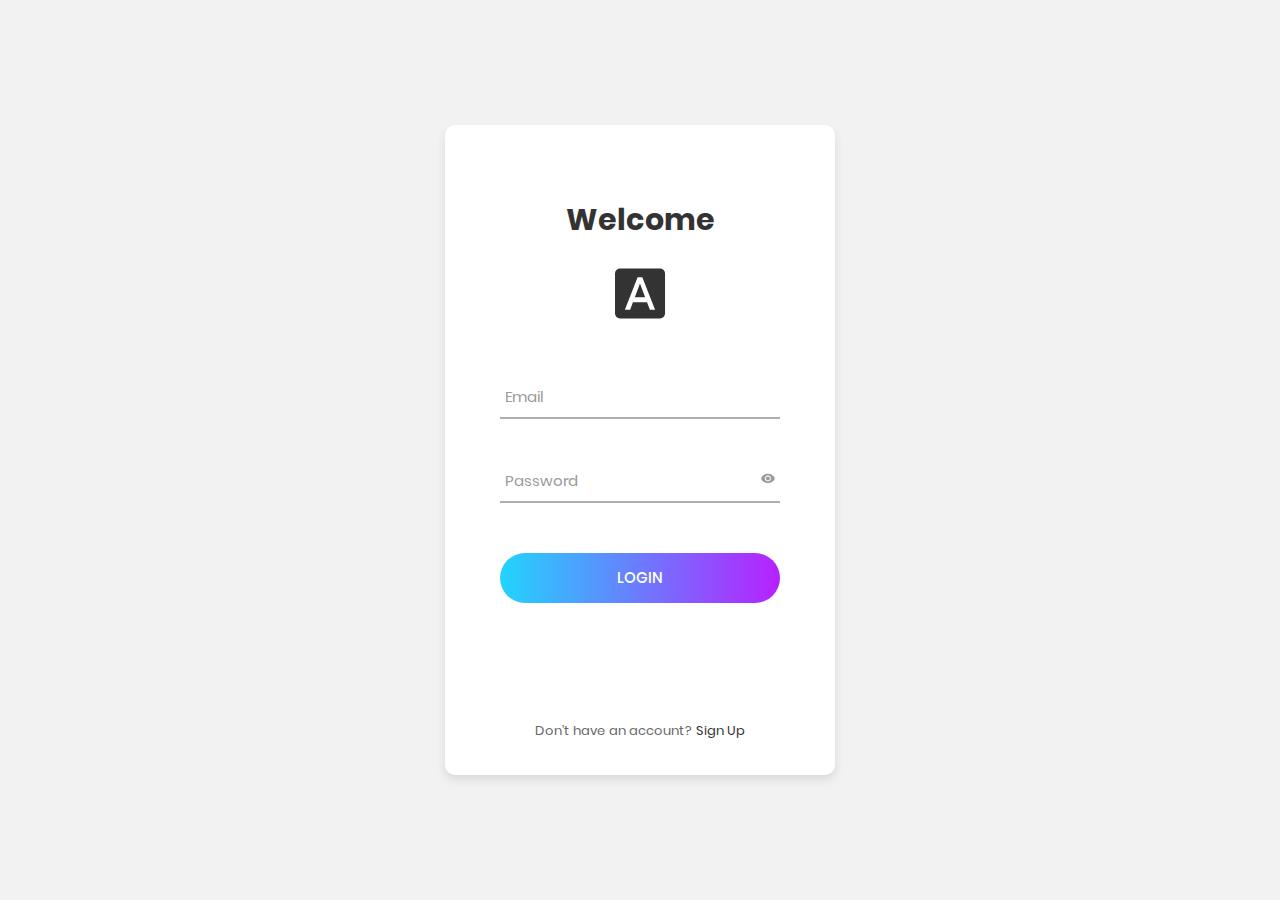
==== index.html @ 27c9c2bd "템플릿 추가" ====
<!DOCTYPE html>
<html lang="en">
<head>
	<title>Login V2</title>
	<meta charset="UTF-8">
	<meta name="viewport" content="width=device-width, initial-scale=1">
<!--===============================================================================================-->	
	<link rel="icon" type="image/png" href="images/icons/favicon.ico"/>
<!--===============================================================================================-->
	<link rel="stylesheet" type="text/css" href="vendor/bootstrap/css/bootstrap.min.css">
<!--===============================================================================================-->
	<link rel="stylesheet" type="text/css" href="fonts/font-awesome-4.7.0/css/font-awesome.min.css">
<!--===============================================================================================-->
	<link rel="stylesheet" type="text/css" href="fonts/iconic/css/material-design-iconic-font.min.css">
<!--===============================================================================================-->
	<link rel="stylesheet" type="text/css" href="vendor/animate/animate.css">
<!--===============================================================================================-->	
	<link rel="stylesheet" type="text/css" href="vendor/css-hamburgers/hamburgers.min.css">
<!--===============================================================================================-->
	<link rel="stylesheet" type="text/css" href="vendor/animsition/css/animsition.min.css">
<!--===============================================================================================-->
	<link rel="stylesheet" type="text/css" href="vendor/select2/select2.min.css">
<!--===============================================================================================-->	
	<link rel="stylesheet" type="text/css" href="vendor/daterangepicker/daterangepicker.css">
<!--===============================================================================================-->
	<link rel="stylesheet" type="text/css" href="css/util.css">
	<link rel="stylesheet" type="text/css" href="css/main.css">
<!--===============================================================================================-->
</head>
<body>
	
	<div class="limiter">
		<div class="container-login100">
			<div class="wrap-login100">
				<form class="login100-form validate-form">
					<span class="login100-form-title p-b-26">
						Welcome
					</span>
					<span class="login100-form-title p-b-48">
						<i class="zmdi zmdi-font"></i>
					</span>

					<div class="wrap-input100 validate-input" data-validate = "Valid email is: a@b.c">
						<input class="input100" type="text" name="email">
						<span class="focus-input100" data-placeholder="Email"></span>
					</div>

					<div class="wrap-input100 validate-input" data-validate="Enter password">
						<span class="btn-show-pass">
							<i class="zmdi zmdi-eye"></i>
						</span>
						<input class="input100" type="password" name="pass">
						<span class="focus-input100" data-placeholder="Password"></span>
					</div>

					<div class="container-login100-form-btn">
						<div class="wrap-login100-form-btn">
							<div class="login100-form-bgbtn"></div>
							<button class="login100-form-btn">
								Login
							</button>
						</div>
					</div>

					<div class="text-center p-t-115">
						<span class="txt1">
							Don’t have an account?
						</span>

						<a class="txt2" href="#">
							Sign Up
						</a>
					</div>
				</form>
			</div>
		</div>
	</div>
	

	<div id="dropDownSelect1"></div>
	
<!--===============================================================================================-->
	<script src="vendor/jquery/jquery-3.2.1.min.js"></script>
<!--===============================================================================================-->
	<script src="vendor/animsition/js/animsition.min.js"></script>
<!--===============================================================================================-->
	<script src="vendor/bootstrap/js/popper.js"></script>
	<script src="vendor/bootstrap/js/bootstrap.min.js"></script>
<!--===============================================================================================-->
	<script src="vendor/select2/select2.min.js"></script>
<!--===============================================================================================-->
	<script src="vendor/daterangepicker/moment.min.js"></script>
	<script src="vendor/daterangepicker/daterangepicker.js"></script>
<!--===============================================================================================-->
	<script src="vendor/countdowntime/countdowntime.js"></script>
<!--===============================================================================================-->
	<script src="js/main.js"></script>

</body>
</html>
---- fonts/iconic/css/material-design-iconic-font.min.css ----
@font-face{font-family:Material-Design-Iconic-Font;src:url(../fonts/Material-Design-Iconic-Font.woff2?v=2.2.0) format('woff2'),url(../fonts/Material-Design-Iconic-Font.woff?v=2.2.0) format('woff'),url(../fonts/Material-Design-Iconic-Font.ttf?v=2.2.0) format('truetype')}.zmdi{display:inline-block;font:normal normal normal 14px/1 'Material-Design-Iconic-Font';font-size:inherit;text-rendering:auto;-webkit-font-smoothing:antialiased;-moz-osx-font-smoothing:grayscale}.zmdi-hc-lg{font-size:1.33333333em;line-height:.75em;vertical-align:-15%}.zmdi-hc-2x{font-size:2em}.zmdi-hc-3x{font-size:3em}.zmdi-hc-4x{font-size:4em}.zmdi-hc-5x{font-size:5em}.zmdi-hc-fw{width:1.28571429em;text-align:center}.zmdi-hc-ul{padding-left:0;margin-left:2.14285714em;list-style-type:none}.zmdi-hc-ul>li{position:relative}.zmdi-hc-li{position:absolute;left:-2.14285714em;width:2.14285714em;top:.14285714em;text-align:center}.zmdi-hc-li.zmdi-hc-lg{left:-1.85714286em}.zmdi-hc-border{padding:.1em .25em;border:solid .1em #9e9e9e;border-radius:2px}.zmdi-hc-border-circle{padding:.1em .25em;border:solid .1em #9e9e9e;border-radius:50%}.zmdi.pull-left{float:left;margin-right:.15em}.zmdi.pull-right{float:right;margin-left:.15em}.zmdi-hc-spin{-webkit-animation:zmdi-spin 1.5s infinite linear;animation:zmdi-spin 1.5s infinite linear}.zmdi-hc-spin-reverse{-webkit-animation:zmdi-spin-reverse 1.5s infinite linear;animation:zmdi-spin-reverse 1.5s infinite linear}@-webkit-keyframes zmdi-spin{0%{-webkit-transform:rotate(0deg);transform:rotate(0deg)}100%{-webkit-transform:rotate(359deg);transform:rotate(359deg)}}@keyframes zmdi-spin{0%{-webkit-transform:rotate(0deg);transform:rotate(0deg)}100%{-webkit-transform:rotate(359deg);transform:rotate(359deg)}}@-webkit-keyframes zmdi-spin-reverse{0%{-webkit-transform:rotate(0deg);transform:rotate(0deg)}100%{-webkit-transform:rotate(-359deg);transform:rotate(-359deg)}}@keyframes zmdi-spin-reverse{0%{-webkit-transform:rotate(0deg);transform:rotate(0deg)}100%{-webkit-transform:rotate(-359deg);transform:rotate(-359deg)}}.zmdi-hc-rotate-90{-webkit-transform:rotate(90deg);-ms-transform:rotate(90deg);transform:rotate(90deg)}.zmdi-hc-rotate-180{-webkit-transform:rotate(180deg);-ms-transform:rotate(180deg);transform:rotate(180deg)}.zmdi-hc-rotate-270{-webkit-transform:rotate(270deg);-ms-transform:rotate(270deg);transform:rotate(270deg)}.zmdi-hc-flip-horizontal{-webkit-transform:scale(-1,1);-ms-transform:scale(-1,1);transform:scale(-1,1)}.zmdi-hc-flip-vertical{-webkit-transform:scale(1,-1);-ms-transform:scale(1,-1);transform:scale(1,-1)}.zmdi-hc-stack{position:relative;display:inline-block;width:2em;height:2em;line-height:2em;vertical-align:middle}.zmdi-hc-stack-1x,.zmdi-hc-stack-2x{position:absolute;left:0;width:100%;text-align:center}.zmdi-hc-stack-1x{line-height:inherit}.zmdi-hc-stack-2x{font-size:2em}.zmdi-hc-inverse{color:#fff}.zmdi-3d-rotation:before{content:'\f101'}.zmdi-airplane-off:before{content:'\f102'}.zmdi-airplane:before{content:'\f103'}.zmdi-album:before{content:'\f104'}.zmdi-archive:before{content:'\f105'}.zmdi-assignment-account:before{content:'\f106'}.zmdi-assignment-alert:before{content:'\f107'}.zmdi-assignment-check:before{content:'\f108'}.zmdi-assignment-o:before{content:'\f109'}.zmdi-assignment-return:before{content:'\f10a'}.zmdi-assignment-returned:before{content:'\f10b'}.zmdi-assignment:before{content:'\f10c'}.zmdi-attachment-alt:before{content:'\f10d'}.zmdi-attachment:before{content:'\f10e'}.zmdi-audio:before{content:'\f10f'}.zmdi-badge-check:before{content:'\f110'}.zmdi-balance-wallet:before{content:'\f111'}.zmdi-balance:before{content:'\f112'}.zmdi-battery-alert:before{content:'\f113'}.zmdi-battery-flash:before{content:'\f114'}.zmdi-battery-unknown:before{content:'\f115'}.zmdi-battery:before{content:'\f116'}.zmdi-bike:before{content:'\f117'}.zmdi-block-alt:before{content:'\f118'}.zmdi-block:before{content:'\f119'}.zmdi-boat:before{content:'\f11a'}.zmdi-book-image:before{content:'\f11b'}.zmdi-book:before{content:'\f11c'}.zmdi-bookmark-outline:before{content:'\f11d'}.zmdi-bookmark:before{content:'\f11e'}.zmdi-brush:before{content:'\f11f'}.zmdi-bug:before{content:'\f120'}.zmdi-bus:before{content:'\f121'}.zmdi-cake:before{content:'\f122'}.zmdi-car-taxi:before{content:'\f123'}.zmdi-car-wash:before{content:'\f124'}.zmdi-car:before{content:'\f125'}.zmdi-card-giftcard:before{content:'\f126'}.zmdi-card-membership:before{content:'\f127'}.zmdi-card-travel:before{content:'\f128'}.zmdi-card:before{content:'\f129'}.zmdi-case-check:before{content:'\f12a'}.zmdi-case-download:before{content:'\f12b'}.zmdi-case-play:before{content:'\f12c'}.zmdi-case:before{content:'\f12d'}.zmdi-cast-connected:before{content:'\f12e'}.zmdi-cast:before{content:'\f12f'}.zmdi-chart-donut:before{content:'\f130'}.zmdi-chart:before{content:'\f131'}.zmdi-city-alt:before{content:'\f132'}.zmdi-city:before{content:'\f133'}.zmdi-close-circle-o:before{content:'\f134'}.zmdi-close-circle:before{content:'\f135'}.zmdi-close:before{content:'\f136'}.zmdi-cocktail:before{content:'\f137'}.zmdi-code-setting:before{content:'\f138'}.zmdi-code-smartphone:before{content:'\f139'}.zmdi-code:before{content:'\f13a'}.zmdi-coffee:before{content:'\f13b'}.zmdi-collection-bookmark:before{content:'\f13c'}.zmdi-collection-case-play:before{content:'\f13d'}.zmdi-collection-folder-image:before{content:'\f13e'}.zmdi-collection-image-o:before{content:'\f13f'}.zmdi-collection-image:before{content:'\f140'}.zmdi-collection-item-1:before{content:'\f141'}.zmdi-collection-item-2:before{content:'\f142'}.zmdi-collection-item-3:before{content:'\f143'}.zmdi-collection-item-4:before{content:'\f144'}.zmdi-collection-item-5:before{content:'\f145'}.zmdi-collection-item-6:before{content:'\f146'}.zmdi-collection-item-7:before{content:'\f147'}.zmdi-collection-item-8:before{content:'\f148'}.zmdi-collection-item-9-plus:before{content:'\f149'}.zmdi-collection-item-9:before{content:'\f14a'}.zmdi-collection-item:before{content:'\f14b'}.zmdi-collection-music:before{content:'\f14c'}.zmdi-collection-pdf:before{content:'\f14d'}.zmdi-collection-plus:before{content:'\f14e'}.zmdi-collection-speaker:before{content:'\f14f'}.zmdi-collection-text:before{content:'\f150'}.zmdi-collection-video:before{content:'\f151'}.zmdi-compass:before{content:'\f152'}.zmdi-cutlery:before{content:'\f153'}.zmdi-delete:before{content:'\f154'}.zmdi-dialpad:before{content:'\f155'}.zmdi-dns:before{content:'\f156'}.zmdi-drink:before{content:'\f157'}.zmdi-edit:before{content:'\f158'}.zmdi-email-open:before{content:'\f159'}.zmdi-email:before{content:'\f15a'}.zmdi-eye-off:before{content:'\f15b'}.zmdi-eye:before{content:'\f15c'}.zmdi-eyedropper:before{content:'\f15d'}.zmdi-favorite-outline:before{content:'\f15e'}.zmdi-favorite:before{content:'\f15f'}.zmdi-filter-list:before{content:'\f160'}.zmdi-fire:before{content:'\f161'}.zmdi-flag:before{content:'\f162'}.zmdi-flare:before{content:'\f163'}.zmdi-flash-auto:before{content:'\f164'}.zmdi-flash-off:before{content:'\f165'}.zmdi-flash:before{content:'\f166'}.zmdi-flip:before{content:'\f167'}.zmdi-flower-alt:before{content:'\f168'}.zmdi-flower:before{content:'\f169'}.zmdi-font:before{content:'\f16a'}.zmdi-fullscreen-alt:before{content:'\f16b'}.zmdi-fullscreen-exit:before{content:'\f16c'}.zmdi-fullscreen:before{content:'\f16d'}.zmdi-functions:before{content:'\f16e'}.zmdi-gas-station:before{content:'\f16f'}.zmdi-gesture:before{content:'\f170'}.zmdi-globe-alt:before{content:'\f171'}.zmdi-globe-lock:before{content:'\f172'}.zmdi-globe:before{content:'\f173'}.zmdi-graduation-cap:before{content:'\f174'}.zmdi-home:before{content:'\f175'}.zmdi-hospital-alt:before{content:'\f176'}.zmdi-hospital:before{content:'\f177'}.zmdi-hotel:before{content:'\f178'}.zmdi-hourglass-alt:before{content:'\f179'}.zmdi-hourglass-outline:before{content:'\f17a'}.zmdi-hourglass:before{content:'\f17b'}.zmdi-http:before{content:'\f17c'}.zmdi-image-alt:before{content:'\f17d'}.zmdi-image-o:before{content:'\f17e'}.zmdi-image:before{content:'\f17f'}.zmdi-inbox:before{content:'\f180'}.zmdi-invert-colors-off:before{content:'\f181'}.zmdi-invert-colors:before{content:'\f182'}.zmdi-key:before{content:'\f183'}.zmdi-label-alt-outline:before{content:'\f184'}.zmdi-label-alt:before{content:'\f185'}.zmdi-label-heart:before{content:'\f186'}.zmdi-label:before{content:'\f187'}.zmdi-labels:before{content:'\f188'}.zmdi-lamp:before{content:'\f189'}.zmdi-landscape:before{content:'\f18a'}.zmdi-layers-off:before{content:'\f18b'}.zmdi-layers:before{content:'\f18c'}.zmdi-library:before{content:'\f18d'}.zmdi-link:before{content:'\f18e'}.zmdi-lock-open:before{content:'\f18f'}.zmdi-lock-outline:before{content:'\f190'}.zmdi-lock:before{content:'\f191'}.zmdi-mail-reply-all:before{content:'\f192'}.zmdi-mail-reply:before{content:'\f193'}.zmdi-mail-send:before{content:'\f194'}.zmdi-mall:before{content:'\f195'}.zmdi-map:before{content:'\f196'}.zmdi-menu:before{content:'\f197'}.zmdi-money-box:before{content:'\f198'}.zmdi-money-off:before{content:'\f199'}.zmdi-money:before{content:'\f19a'}.zmdi-more-vert:before{content:'\f19b'}.zmdi-more:before{content:'\f19c'}.zmdi-movie-alt:before{content:'\f19d'}.zmdi-movie:before{content:'\f19e'}.zmdi-nature-people:before{content:'\f19f'}.zmdi-nature:before{content:'\f1a0'}.zmdi-navigation:before{content:'\f1a1'}.zmdi-open-in-browser:before{content:'\f1a2'}.zmdi-open-in-new:before{content:'\f1a3'}.zmdi-palette:before{content:'\f1a4'}.zmdi-parking:before{content:'\f1a5'}.zmdi-pin-account:before{content:'\f1a6'}.zmdi-pin-assistant:before{content:'\f1a7'}.zmdi-pin-drop:before{content:'\f1a8'}.zmdi-pin-help:before{content:'\f1a9'}.zmdi-pin-off:before{content:'\f1aa'}.zmdi-pin:before{content:'\f1ab'}.zmdi-pizza:before{content:'\f1ac'}.zmdi-plaster:before{content:'\f1ad'}.zmdi-power-setting:before{content:'\f1ae'}.zmdi-power:before{content:'\f1af'}.zmdi-print:before{content:'\f1b0'}.zmdi-puzzle-piece:before{content:'\f1b1'}.zmdi-quote:before{content:'\f1b2'}.zmdi-railway:before{content:'\f1b3'}.zmdi-receipt:before{content:'\f1b4'}.zmdi-refresh-alt:before{content:'\f1b5'}.zmdi-refresh-sync-alert:before{content:'\f1b6'}.zmdi-refresh-sync-off:before{content:'\f1b7'}.zmdi-refresh-sync:before{content:'\f1b8'}.zmdi-refresh:before{content:'\f1b9'}.zmdi-roller:before{content:'\f1ba'}.zmdi-ruler:before{content:'\f1bb'}.zmdi-scissors:before{content:'\f1bc'}.zmdi-screen-rotation-lock:before{content:'\f1bd'}.zmdi-screen-rotation:before{content:'\f1be'}.zmdi-search-for:before{content:'\f1bf'}.zmdi-search-in-file:before{content:'\f1c0'}.zmdi-search-in-page:before{content:'\f1c1'}.zmdi-search-replace:before{content:'\f1c2'}.zmdi-search:before{content:'\f1c3'}.zmdi-seat:before{content:'\f1c4'}.zmdi-settings-square:before{content:'\f1c5'}.zmdi-settings:before{content:'\f1c6'}.zmdi-shield-check:before{content:'\f1c7'}.zmdi-shield-security:before{content:'\f1c8'}.zmdi-shopping-basket:before{content:'\f1c9'}.zmdi-shopping-cart-plus:before{content:'\f1ca'}.zmdi-shopping-cart:before{content:'\f1cb'}.zmdi-sign-in:before{content:'\f1cc'}.zmdi-sort-amount-asc:before{content:'\f1cd'}.zmdi-sort-amount-desc:before{content:'\f1ce'}.zmdi-sort-asc:before{content:'\f1cf'}.zmdi-sort-desc:before{content:'\f1d0'}.zmdi-spellcheck:before{content:'\f1d1'}.zmdi-storage:before{content:'\f1d2'}.zmdi-store-24:before{content:'\f1d3'}.zmdi-store:before{content:'\f1d4'}.zmdi-subway:before{content:'\f1d5'}.zmdi-sun:before{content:'\f1d6'}.zmdi-tab-unselected:before{content:'\f1d7'}.zmdi-tab:before{content:'\f1d8'}.zmdi-tag-close:before{content:'\f1d9'}.zmdi-tag-more:before{content:'\f1da'}.zmdi-tag:before{content:'\f1db'}.zmdi-thumb-down:before{content:'\f1dc'}.zmdi-thumb-up-down:before{content:'\f1dd'}.zmdi-thumb-up:before{content:'\f1de'}.zmdi-ticket-star:before{content:'\f1df'}.zmdi-toll:before{content:'\f1e0'}.zmdi-toys:before{content:'\f1e1'}.zmdi-traffic:before{content:'\f1e2'}.zmdi-translate:before{content:'\f1e3'}.zmdi-triangle-down:before{content:'\f1e4'}.zmdi-triangle-up:before{content:'\f1e5'}.zmdi-truck:before{content:'\f1e6'}.zmdi-turning-sign:before{content:'\f1e7'}.zmdi-wallpaper:before{content:'\f1e8'}.zmdi-washing-machine:before{content:'\f1e9'}.zmdi-window-maximize:before{content:'\f1ea'}.zmdi-window-minimize:before{content:'\f1eb'}.zmdi-window-restore:before{content:'\f1ec'}.zmdi-wrench:before{content:'\f1ed'}.zmdi-zoom-in:before{content:'\f1ee'}.zmdi-zoom-out:before{content:'\f1ef'}.zmdi-alert-circle-o:before{content:'\f1f0'}.zmdi-alert-circle:before{content:'\f1f1'}.zmdi-alert-octagon:before{content:'\f1f2'}.zmdi-alert-polygon:before{content:'\f1f3'}.zmdi-alert-triangle:before{content:'\f1f4'}.zmdi-help-outline:before{content:'\f1f5'}.zmdi-help:before{content:'\f1f6'}.zmdi-info-outline:before{content:'\f1f7'}.zmdi-info:before{content:'\f1f8'}.zmdi-notifications-active:before{content:'\f1f9'}.zmdi-notifications-add:before{content:'\f1fa'}.zmdi-notifications-none:before{content:'\f1fb'}.zmdi-notifications-off:before{content:'\f1fc'}.zmdi-notifications-paused:before{content:'\f1fd'}.zmdi-notifications:before{content:'\f1fe'}.zmdi-account-add:before{content:'\f1ff'}.zmdi-account-box-mail:before{content:'\f200'}.zmdi-account-box-o:before{content:'\f201'}.zmdi-account-box-phone:before{content:'\f202'}.zmdi-account-box:before{content:'\f203'}.zmdi-account-calendar:before{content:'\f204'}.zmdi-account-circle:before{content:'\f205'}.zmdi-account-o:before{content:'\f206'}.zmdi-account:before{content:'\f207'}.zmdi-accounts-add:before{content:'\f208'}.zmdi-accounts-alt:before{content:'\f209'}.zmdi-accounts-list-alt:before{content:'\f20a'}.zmdi-accounts-list:before{content:'\f20b'}.zmdi-accounts-outline:before{content:'\f20c'}.zmdi-accounts:before{content:'\f20d'}.zmdi-face:before{content:'\f20e'}.zmdi-female:before{content:'\f20f'}.zmdi-male-alt:before{content:'\f210'}.zmdi-male-female:before{content:'\f211'}.zmdi-male:before{content:'\f212'}.zmdi-mood-bad:before{content:'\f213'}.zmdi-mood:before{content:'\f214'}.zmdi-run:before{content:'\f215'}.zmdi-walk:before{content:'\f216'}.zmdi-cloud-box:before{content:'\f217'}.zmdi-cloud-circle:before{content:'\f218'}.zmdi-cloud-done:before{content:'\f219'}.zmdi-cloud-download:before{content:'\f21a'}.zmdi-cloud-off:before{content:'\f21b'}.zmdi-cloud-outline-alt:before{content:'\f21c'}.zmdi-cloud-outline:before{content:'\f21d'}.zmdi-cloud-upload:before{content:'\f21e'}.zmdi-cloud:before{content:'\f21f'}.zmdi-download:before{content:'\f220'}.zmdi-file-plus:before{content:'\f221'}.zmdi-file-text:before{content:'\f222'}.zmdi-file:before{content:'\f223'}.zmdi-folder-outline:before{content:'\f224'}.zmdi-folder-person:before{content:'\f225'}.zmdi-folder-star-alt:before{content:'\f226'}.zmdi-folder-star:before{content:'\f227'}.zmdi-folder:before{content:'\f228'}.zmdi-gif:before{content:'\f229'}.zmdi-upload:before{content:'\f22a'}.zmdi-border-all:before{content:'\f22b'}.zmdi-border-bottom:before{content:'\f22c'}.zmdi-border-clear:before{content:'\f22d'}.zmdi-border-color:before{content:'\f22e'}.zmdi-border-horizontal:before{content:'\f22f'}.zmdi-border-inner:before{content:'\f230'}.zmdi-border-left:before{content:'\f231'}.zmdi-border-outer:before{content:'\f232'}.zmdi-border-right:before{content:'\f233'}.zmdi-border-style:before{content:'\f234'}.zmdi-border-top:before{content:'\f235'}.zmdi-border-vertical:before{content:'\f236'}.zmdi-copy:before{content:'\f237'}.zmdi-crop:before{content:'\f238'}.zmdi-format-align-center:before{content:'\f239'}.zmdi-format-align-justify:before{content:'\f23a'}.zmdi-format-align-left:before{content:'\f23b'}.zmdi-format-align-right:before{content:'\f23c'}.zmdi-format-bold:before{content:'\f23d'}.zmdi-format-clear-all:before{content:'\f23e'}.zmdi-format-clear:before{content:'\f23f'}.zmdi-format-color-fill:before{content:'\f240'}.zmdi-format-color-reset:before{content:'\f241'}.zmdi-format-color-text:before{content:'\f242'}.zmdi-format-indent-decrease:before{content:'\f243'}.zmdi-format-indent-increase:before{content:'\f244'}.zmdi-format-italic:before{content:'\f245'}.zmdi-format-line-spacing:before{content:'\f246'}.zmdi-format-list-bulleted:before{content:'\f247'}.zmdi-format-list-numbered:before{content:'\f248'}.zmdi-format-ltr:before{content:'\f249'}.zmdi-format-rtl:before{content:'\f24a'}.zmdi-format-size:before{content:'\f24b'}.zmdi-format-strikethrough-s:before{content:'\f24c'}.zmdi-format-strikethrough:before{content:'\f24d'}.zmdi-format-subject:before{content:'\f24e'}.zmdi-format-underlined:before{content:'\f24f'}.zmdi-format-valign-bottom:before{content:'\f250'}.zmdi-format-valign-center:before{content:'\f251'}.zmdi-format-valign-top:before{content:'\f252'}.zmdi-redo:before{content:'\f253'}.zmdi-select-all:before{content:'\f254'}.zmdi-space-bar:before{content:'\f255'}.zmdi-text-format:before{content:'\f256'}.zmdi-transform:before{content:'\f257'}.zmdi-undo:before{content:'\f258'}.zmdi-wrap-text:before{content:'\f259'}.zmdi-comment-alert:before{content:'\f25a'}.zmdi-comment-alt-text:before{content:'\f25b'}.zmdi-comment-alt:before{content:'\f25c'}.zmdi-comment-edit:before{content:'\f25d'}.zmdi-comment-image:before{content:'\f25e'}.zmdi-comment-list:before{content:'\f25f'}.zmdi-comment-more:before{content:'\f260'}.zmdi-comment-outline:before{content:'\f261'}.zmdi-comment-text-alt:before{content:'\f262'}.zmdi-comment-text:before{content:'\f263'}.zmdi-comment-video:before{content:'\f264'}.zmdi-comment:before{content:'\f265'}.zmdi-comments:before{content:'\f266'}.zmdi-check-all:before{content:'\f267'}.zmdi-check-circle-u:before{content:'\f268'}.zmdi-check-circle:before{content:'\f269'}.zmdi-check-square:before{content:'\f26a'}.zmdi-check:before{content:'\f26b'}.zmdi-circle-o:before{content:'\f26c'}.zmdi-circle:before{content:'\f26d'}.zmdi-dot-circle-alt:before{content:'\f26e'}.zmdi-dot-circle:before{content:'\f26f'}.zmdi-minus-circle-outline:before{content:'\f270'}.zmdi-minus-circle:before{content:'\f271'}.zmdi-minus-square:before{content:'\f272'}.zmdi-minus:before{content:'\f273'}.zmdi-plus-circle-o-duplicate:before{content:'\f274'}.zmdi-plus-circle-o:before{content:'\f275'}.zmdi-plus-circle:before{content:'\f276'}.zmdi-plus-square:before{content:'\f277'}.zmdi-plus:before{content:'\f278'}.zmdi-square-o:before{content:'\f279'}.zmdi-star-circle:before{content:'\f27a'}.zmdi-star-half:before{content:'\f27b'}.zmdi-star-outline:before{content:'\f27c'}.zmdi-star:before{content:'\f27d'}.zmdi-bluetooth-connected:before{content:'\f27e'}.zmdi-bluetooth-off:before{content:'\f27f'}.zmdi-bluetooth-search:before{content:'\f280'}.zmdi-bluetooth-setting:before{content:'\f281'}.zmdi-bluetooth:before{content:'\f282'}.zmdi-camera-add:before{content:'\f283'}.zmdi-camera-alt:before{content:'\f284'}.zmdi-camera-bw:before{content:'\f285'}.zmdi-camera-front:before{content:'\f286'}.zmdi-camera-mic:before{content:'\f287'}.zmdi-camera-party-mode:before{content:'\f288'}.zmdi-camera-rear:before{content:'\f289'}.zmdi-camera-roll:before{content:'\f28a'}.zmdi-camera-switch:before{content:'\f28b'}.zmdi-camera:before{content:'\f28c'}.zmdi-card-alert:before{content:'\f28d'}.zmdi-card-off:before{content:'\f28e'}.zmdi-card-sd:before{content:'\f28f'}.zmdi-card-sim:before{content:'\f290'}.zmdi-desktop-mac:before{content:'\f291'}.zmdi-desktop-windows:before{content:'\f292'}.zmdi-device-hub:before{content:'\f293'}.zmdi-devices-off:before{content:'\f294'}.zmdi-devices:before{content:'\f295'}.zmdi-dock:before{content:'\f296'}.zmdi-floppy:before{content:'\f297'}.zmdi-gamepad:before{content:'\f298'}.zmdi-gps-dot:before{content:'\f299'}.zmdi-gps-off:before{content:'\f29a'}.zmdi-gps:before{content:'\f29b'}.zmdi-headset-mic:before{content:'\f29c'}.zmdi-headset:before{content:'\f29d'}.zmdi-input-antenna:before{content:'\f29e'}.zmdi-input-composite:before{content:'\f29f'}.zmdi-input-hdmi:before{content:'\f2a0'}.zmdi-input-power:before{content:'\f2a1'}.zmdi-input-svideo:before{content:'\f2a2'}.zmdi-keyboard-hide:before{content:'\f2a3'}.zmdi-keyboard:before{content:'\f2a4'}.zmdi-laptop-chromebook:before{content:'\f2a5'}.zmdi-laptop-mac:before{content:'\f2a6'}.zmdi-laptop:before{content:'\f2a7'}.zmdi-mic-off:before{content:'\f2a8'}.zmdi-mic-outline:before{content:'\f2a9'}.zmdi-mic-setting:before{content:'\f2aa'}.zmdi-mic:before{content:'\f2ab'}.zmdi-mouse:before{content:'\f2ac'}.zmdi-network-alert:before{content:'\f2ad'}.zmdi-network-locked:before{content:'\f2ae'}.zmdi-network-off:before{content:'\f2af'}.zmdi-network-outline:before{content:'\f2b0'}.zmdi-network-setting:before{content:'\f2b1'}.zmdi-network:before{content:'\f2b2'}.zmdi-phone-bluetooth:before{content:'\f2b3'}.zmdi-phone-end:before{content:'\f2b4'}.zmdi-phone-forwarded:before{content:'\f2b5'}.zmdi-phone-in-talk:before{content:'\f2b6'}.zmdi-phone-locked:before{content:'\f2b7'}.zmdi-phone-missed:before{content:'\f2b8'}.zmdi-phone-msg:before{content:'\f2b9'}.zmdi-phone-paused:before{content:'\f2ba'}.zmdi-phone-ring:before{content:'\f2bb'}.zmdi-phone-setting:before{content:'\f2bc'}.zmdi-phone-sip:before{content:'\f2bd'}.zmdi-phone:before{content:'\f2be'}.zmdi-portable-wifi-changes:before{content:'\f2bf'}.zmdi-portable-wifi-off:before{content:'\f2c0'}.zmdi-portable-wifi:before{content:'\f2c1'}.zmdi-radio:before{content:'\f2c2'}.zmdi-reader:before{content:'\f2c3'}.zmdi-remote-control-alt:before{content:'\f2c4'}.zmdi-remote-control:before{content:'\f2c5'}.zmdi-router:before{content:'\f2c6'}.zmdi-scanner:before{content:'\f2c7'}.zmdi-smartphone-android:before{content:'\f2c8'}.zmdi-smartphone-download:before{content:'\f2c9'}.zmdi-smartphone-erase:before{content:'\f2ca'}.zmdi-smartphone-info:before{content:'\f2cb'}.zmdi-smartphone-iphone:before{content:'\f2cc'}.zmdi-smartphone-landscape-lock:before{content:'\f2cd'}.zmdi-smartphone-landscape:before{content:'\f2ce'}.zmdi-smartphone-lock:before{content:'\f2cf'}.zmdi-smartphone-portrait-lock:before{content:'\f2d0'}.zmdi-smartphone-ring:before{content:'\f2d1'}.zmdi-smartphone-setting:before{content:'\f2d2'}.zmdi-smartphone-setup:before{content:'\f2d3'}.zmdi-smartphone:before{content:'\f2d4'}.zmdi-speaker:before{content:'\f2d5'}.zmdi-tablet-android:before{content:'\f2d6'}.zmdi-tablet-mac:before{content:'\f2d7'}.zmdi-tablet:before{content:'\f2d8'}.zmdi-tv-alt-play:before{content:'\f2d9'}.zmdi-tv-list:before{content:'\f2da'}.zmdi-tv-play:before{content:'\f2db'}.zmdi-tv:before{content:'\f2dc'}.zmdi-usb:before{content:'\f2dd'}.zmdi-videocam-off:before{content:'\f2de'}.zmdi-videocam-switch:before{content:'\f2df'}.zmdi-videocam:before{content:'\f2e0'}.zmdi-watch:before{content:'\f2e1'}.zmdi-wifi-alt-2:before{content:'\f2e2'}.zmdi-wifi-alt:before{content:'\f2e3'}.zmdi-wifi-info:before{content:'\f2e4'}.zmdi-wifi-lock:before{content:'\f2e5'}.zmdi-wifi-off:before{content:'\f2e6'}.zmdi-wifi-outline:before{content:'\f2e7'}.zmdi-wifi:before{content:'\f2e8'}.zmdi-arrow-left-bottom:before{content:'\f2e9'}.zmdi-arrow-left:before{content:'\f2ea'}.zmdi-arrow-merge:before{content:'\f2eb'}.zmdi-arrow-missed:before{content:'\f2ec'}.zmdi-arrow-right-top:before{content:'\f2ed'}.zmdi-arrow-right:before{content:'\f2ee'}.zmdi-arrow-split:before{content:'\f2ef'}.zmdi-arrows:before{content:'\f2f0'}.zmdi-caret-down-circle:before{content:'\f2f1'}.zmdi-caret-down:before{content:'\f2f2'}.zmdi-caret-left-circle:before{content:'\f2f3'}.zmdi-caret-left:before{content:'\f2f4'}.zmdi-caret-right-circle:before{content:'\f2f5'}.zmdi-caret-right:before{content:'\f2f6'}.zmdi-caret-up-circle:before{content:'\f2f7'}.zmdi-caret-up:before{content:'\f2f8'}.zmdi-chevron-down:before{content:'\f2f9'}.zmdi-chevron-left:before{content:'\f2fa'}.zmdi-chevron-right:before{content:'\f2fb'}.zmdi-chevron-up:before{content:'\f2fc'}.zmdi-forward:before{content:'\f2fd'}.zmdi-long-arrow-down:before{content:'\f2fe'}.zmdi-long-arrow-left:before{content:'\f2ff'}.zmdi-long-arrow-return:before{content:'\f300'}.zmdi-long-arrow-right:before{content:'\f301'}.zmdi-long-arrow-tab:before{content:'\f302'}.zmdi-long-arrow-up:before{content:'\f303'}.zmdi-rotate-ccw:before{content:'\f304'}.zmdi-rotate-cw:before{content:'\f305'}.zmdi-rotate-left:before{content:'\f306'}.zmdi-rotate-right:before{content:'\f307'}.zmdi-square-down:before{content:'\f308'}.zmdi-square-right:before{content:'\f309'}.zmdi-swap-alt:before{content:'\f30a'}.zmdi-swap-vertical-circle:before{content:'\f30b'}.zmdi-swap-vertical:before{content:'\f30c'}.zmdi-swap:before{content:'\f30d'}.zmdi-trending-down:before{content:'\f30e'}.zmdi-trending-flat:before{content:'\f30f'}.zmdi-trending-up:before{content:'\f310'}.zmdi-unfold-less:before{content:'\f311'}.zmdi-unfold-more:before{content:'\f312'}.zmdi-apps:before{content:'\f313'}.zmdi-grid-off:before{content:'\f314'}.zmdi-grid:before{content:'\f315'}.zmdi-view-agenda:before{content:'\f316'}.zmdi-view-array:before{content:'\f317'}.zmdi-view-carousel:before{content:'\f318'}.zmdi-view-column:before{content:'\f319'}.zmdi-view-comfy:before{content:'\f31a'}.zmdi-view-compact:before{content:'\f31b'}.zmdi-view-dashboard:before{content:'\f31c'}.zmdi-view-day:before{content:'\f31d'}.zmdi-view-headline:before{content:'\f31e'}.zmdi-view-list-alt:before{content:'\f31f'}.zmdi-view-list:before{content:'\f320'}.zmdi-view-module:before{content:'\f321'}.zmdi-view-quilt:before{content:'\f322'}.zmdi-view-stream:before{content:'\f323'}.zmdi-view-subtitles:before{content:'\f324'}.zmdi-view-toc:before{content:'\f325'}.zmdi-view-web:before{content:'\f326'}.zmdi-view-week:before{content:'\f327'}.zmdi-widgets:before{content:'\f328'}.zmdi-alarm-check:before{content:'\f329'}.zmdi-alarm-off:before{content:'\f32a'}.zmdi-alarm-plus:before{content:'\f32b'}.zmdi-alarm-snooze:before{content:'\f32c'}.zmdi-alarm:before{content:'\f32d'}.zmdi-calendar-alt:before{content:'\f32e'}.zmdi-calendar-check:before{content:'\f32f'}.zmdi-calendar-close:before{content:'\f330'}.zmdi-calendar-note:before{content:'\f331'}.zmdi-calendar:before{content:'\f332'}.zmdi-time-countdown:before{content:'\f333'}.zmdi-time-interval:before{content:'\f334'}.zmdi-time-restore-setting:before{content:'\f335'}.zmdi-time-restore:before{content:'\f336'}.zmdi-time:before{content:'\f337'}.zmdi-timer-off:before{content:'\f338'}.zmdi-timer:before{content:'\f339'}.zmdi-android-alt:before{content:'\f33a'}.zmdi-android:before{content:'\f33b'}.zmdi-apple:before{content:'\f33c'}.zmdi-behance:before{content:'\f33d'}.zmdi-codepen:before{content:'\f33e'}.zmdi-dribbble:before{content:'\f33f'}.zmdi-dropbox:before{content:'\f340'}.zmdi-evernote:before{content:'\f341'}.zmdi-facebook-box:before{content:'\f342'}.zmdi-facebook:before{content:'\f343'}.zmdi-github-box:before{content:'\f344'}.zmdi-github:before{content:'\f345'}.zmdi-google-drive:before{content:'\f346'}.zmdi-google-earth:before{content:'\f347'}.zmdi-google-glass:before{content:'\f348'}.zmdi-google-maps:before{content:'\f349'}.zmdi-google-pages:before{content:'\f34a'}.zmdi-google-play:before{content:'\f34b'}.zmdi-google-plus-box:before{content:'\f34c'}.zmdi-google-plus:before{content:'\f34d'}.zmdi-google:before{content:'\f34e'}.zmdi-instagram:before{content:'\f34f'}.zmdi-language-css3:before{content:'\f350'}.zmdi-language-html5:before{content:'\f351'}.zmdi-language-javascript:before{content:'\f352'}.zmdi-language-python-alt:before{content:'\f353'}.zmdi-language-python:before{content:'\f354'}.zmdi-lastfm:before{content:'\f355'}.zmdi-linkedin-box:before{content:'\f356'}.zmdi-paypal:before{content:'\f357'}.zmdi-pinterest-box:before{content:'\f358'}.zmdi-pocket:before{content:'\f359'}.zmdi-polymer:before{content:'\f35a'}.zmdi-share:before{content:'\f35b'}.zmdi-stackoverflow:before{content:'\f35c'}.zmdi-steam-square:before{content:'\f35d'}.zmdi-steam:before{content:'\f35e'}.zmdi-twitter-box:before{content:'\f35f'}.zmdi-twitter:before{content:'\f360'}.zmdi-vk:before{content:'\f361'}.zmdi-wikipedia:before{content:'\f362'}.zmdi-windows:before{content:'\f363'}.zmdi-aspect-ratio-alt:before{content:'\f364'}.zmdi-aspect-ratio:before{content:'\f365'}.zmdi-blur-circular:before{content:'\f366'}.zmdi-blur-linear:before{content:'\f367'}.zmdi-blur-off:before{content:'\f368'}.zmdi-blur:before{content:'\f369'}.zmdi-brightness-2:before{content:'\f36a'}.zmdi-brightness-3:before{content:'\f36b'}.zmdi-brightness-4:before{content:'\f36c'}.zmdi-brightness-5:before{content:'\f36d'}.zmdi-brightness-6:before{content:'\f36e'}.zmdi-brightness-7:before{content:'\f36f'}.zmdi-brightness-auto:before{content:'\f370'}.zmdi-brightness-setting:before{content:'\f371'}.zmdi-broken-image:before{content:'\f372'}.zmdi-center-focus-strong:before{content:'\f373'}.zmdi-center-focus-weak:before{content:'\f374'}.zmdi-compare:before{content:'\f375'}.zmdi-crop-16-9:before{content:'\f376'}.zmdi-crop-3-2:before{content:'\f377'}.zmdi-crop-5-4:before{content:'\f378'}.zmdi-crop-7-5:before{content:'\f379'}.zmdi-crop-din:before{content:'\f37a'}.zmdi-crop-free:before{content:'\f37b'}.zmdi-crop-landscape:before{content:'\f37c'}.zmdi-crop-portrait:before{content:'\f37d'}.zmdi-crop-square:before{content:'\f37e'}.zmdi-exposure-alt:before{content:'\f37f'}.zmdi-exposure:before{content:'\f380'}.zmdi-filter-b-and-w:before{content:'\f381'}.zmdi-filter-center-focus:before{content:'\f382'}.zmdi-filter-frames:before{content:'\f383'}.zmdi-filter-tilt-shift:before{content:'\f384'}.zmdi-gradient:before{content:'\f385'}.zmdi-grain:before{content:'\f386'}.zmdi-graphic-eq:before{content:'\f387'}.zmdi-hdr-off:before{content:'\f388'}.zmdi-hdr-strong:before{content:'\f389'}.zmdi-hdr-weak:before{content:'\f38a'}.zmdi-hdr:before{content:'\f38b'}.zmdi-iridescent:before{content:'\f38c'}.zmdi-leak-off:before{content:'\f38d'}.zmdi-leak:before{content:'\f38e'}.zmdi-looks:before{content:'\f38f'}.zmdi-loupe:before{content:'\f390'}.zmdi-panorama-horizontal:before{content:'\f391'}.zmdi-panorama-vertical:before{content:'\f392'}.zmdi-panorama-wide-angle:before{content:'\f393'}.zmdi-photo-size-select-large:before{content:'\f394'}.zmdi-photo-size-select-small:before{content:'\f395'}.zmdi-picture-in-picture:before{content:'\f396'}.zmdi-slideshow:before{content:'\f397'}.zmdi-texture:before{content:'\f398'}.zmdi-tonality:before{content:'\f399'}.zmdi-vignette:before{content:'\f39a'}.zmdi-wb-auto:before{content:'\f39b'}.zmdi-eject-alt:before{content:'\f39c'}.zmdi-eject:before{content:'\f39d'}.zmdi-equalizer:before{content:'\f39e'}.zmdi-fast-forward:before{content:'\f39f'}.zmdi-fast-rewind:before{content:'\f3a0'}.zmdi-forward-10:before{content:'\f3a1'}.zmdi-forward-30:before{content:'\f3a2'}.zmdi-forward-5:before{content:'\f3a3'}.zmdi-hearing:before{content:'\f3a4'}.zmdi-pause-circle-outline:before{content:'\f3a5'}.zmdi-pause-circle:before{content:'\f3a6'}.zmdi-pause:before{content:'\f3a7'}.zmdi-play-circle-outline:before{content:'\f3a8'}.zmdi-play-circle:before{content:'\f3a9'}.zmdi-play:before{content:'\f3aa'}.zmdi-playlist-audio:before{content:'\f3ab'}.zmdi-playlist-plus:before{content:'\f3ac'}.zmdi-repeat-one:before{content:'\f3ad'}.zmdi-repeat:before{content:'\f3ae'}.zmdi-replay-10:before{content:'\f3af'}.zmdi-replay-30:before{content:'\f3b0'}.zmdi-replay-5:before{content:'\f3b1'}.zmdi-replay:before{content:'\f3b2'}.zmdi-shuffle:before{content:'\f3b3'}.zmdi-skip-next:before{content:'\f3b4'}.zmdi-skip-previous:before{content:'\f3b5'}.zmdi-stop:before{content:'\f3b6'}.zmdi-surround-sound:before{content:'\f3b7'}.zmdi-tune:before{content:'\f3b8'}.zmdi-volume-down:before{content:'\f3b9'}.zmdi-volume-mute:before{content:'\f3ba'}.zmdi-volume-off:before{content:'\f3bb'}.zmdi-volume-up:before{content:'\f3bc'}.zmdi-n-1-square:before{content:'\f3bd'}.zmdi-n-2-square:before{content:'\f3be'}.zmdi-n-3-square:before{content:'\f3bf'}.zmdi-n-4-square:before{content:'\f3c0'}.zmdi-n-5-square:before{content:'\f3c1'}.zmdi-n-6-square:before{content:'\f3c2'}.zmdi-neg-1:before{content:'\f3c3'}.zmdi-neg-2:before{content:'\f3c4'}.zmdi-plus-1:before{content:'\f3c5'}.zmdi-plus-2:before{content:'\f3c6'}.zmdi-sec-10:before{content:'\f3c7'}.zmdi-sec-3:before{content:'\f3c8'}.zmdi-zero:before{content:'\f3c9'}.zmdi-airline-seat-flat-angled:before{content:'\f3ca'}.zmdi-airline-seat-flat:before{content:'\f3cb'}.zmdi-airline-seat-individual-suite:before{content:'\f3cc'}.zmdi-airline-seat-legroom-extra:before{content:'\f3cd'}.zmdi-airline-seat-legroom-normal:before{content:'\f3ce'}.zmdi-airline-seat-legroom-reduced:before{content:'\f3cf'}.zmdi-airline-seat-recline-extra:before{content:'\f3d0'}.zmdi-airline-seat-recline-normal:before{content:'\f3d1'}.zmdi-airplay:before{content:'\f3d2'}.zmdi-closed-caption:before{content:'\f3d3'}.zmdi-confirmation-number:before{content:'\f3d4'}.zmdi-developer-board:before{content:'\f3d5'}.zmdi-disc-full:before{content:'\f3d6'}.zmdi-explicit:before{content:'\f3d7'}.zmdi-flight-land:before{content:'\f3d8'}.zmdi-flight-takeoff:before{content:'\f3d9'}.zmdi-flip-to-back:before{content:'\f3da'}.zmdi-flip-to-front:before{content:'\f3db'}.zmdi-group-work:before{content:'\f3dc'}.zmdi-hd:before{content:'\f3dd'}.zmdi-hq:before{content:'\f3de'}.zmdi-markunread-mailbox:before{content:'\f3df'}.zmdi-memory:before{content:'\f3e0'}.zmdi-nfc:before{content:'\f3e1'}.zmdi-play-for-work:before{content:'\f3e2'}.zmdi-power-input:before{content:'\f3e3'}.zmdi-present-to-all:before{content:'\f3e4'}.zmdi-satellite:before{content:'\f3e5'}.zmdi-tap-and-play:before{content:'\f3e6'}.zmdi-vibration:before{content:'\f3e7'}.zmdi-voicemail:before{content:'\f3e8'}.zmdi-group:before{content:'\f3e9'}.zmdi-rss:before{content:'\f3ea'}.zmdi-shape:before{content:'\f3eb'}.zmdi-spinner:before{content:'\f3ec'}.zmdi-ungroup:before{content:'\f3ed'}.zmdi-500px:before{content:'\f3ee'}.zmdi-8tracks:before{content:'\f3ef'}.zmdi-amazon:before{content:'\f3f0'}.zmdi-blogger:before{content:'\f3f1'}.zmdi-delicious:before{content:'\f3f2'}.zmdi-disqus:before{content:'\f3f3'}.zmdi-flattr:before{content:'\f3f4'}.zmdi-flickr:before{content:'\f3f5'}.zmdi-github-alt:before{content:'\f3f6'}.zmdi-google-old:before{content:'\f3f7'}.zmdi-linkedin:before{content:'\f3f8'}.zmdi-odnoklassniki:before{content:'\f3f9'}.zmdi-outlook:before{content:'\f3fa'}.zmdi-paypal-alt:before{content:'\f3fb'}.zmdi-pinterest:before{content:'\f3fc'}.zmdi-playstation:before{content:'\f3fd'}.zmdi-reddit:before{content:'\f3fe'}.zmdi-skype:before{content:'\f3ff'}.zmdi-slideshare:before{content:'\f400'}.zmdi-soundcloud:before{content:'\f401'}.zmdi-tumblr:before{content:'\f402'}.zmdi-twitch:before{content:'\f403'}.zmdi-vimeo:before{content:'\f404'}.zmdi-whatsapp:before{content:'\f405'}.zmdi-xbox:before{content:'\f406'}.zmdi-yahoo:before{content:'\f407'}.zmdi-youtube-play:before{content:'\f408'}.zmdi-youtube:before{content:'\f409'}.zmdi-3d-rotation:before{content:'\f101'}.zmdi-airplane-off:before{content:'\f102'}.zmdi-airplane:before{content:'\f103'}.zmdi-album:before{content:'\f104'}.zmdi-archive:before{content:'\f105'}.zmdi-assignment-account:before{content:'\f106'}.zmdi-assignment-alert:before{content:'\f107'}.zmdi-assignment-check:before{content:'\f108'}.zmdi-assignment-o:before{content:'\f109'}.zmdi-assignment-return:before{content:'\f10a'}.zmdi-assignment-returned:before{content:'\f10b'}.zmdi-assignment:before{content:'\f10c'}.zmdi-attachment-alt:before{content:'\f10d'}.zmdi-attachment:before{content:'\f10e'}.zmdi-audio:before{content:'\f10f'}.zmdi-badge-check:before{content:'\f110'}.zmdi-balance-wallet:before{content:'\f111'}.zmdi-balance:before{content:'\f112'}.zmdi-battery-alert:before{content:'\f113'}.zmdi-battery-flash:before{content:'\f114'}.zmdi-battery-unknown:before{content:'\f115'}.zmdi-battery:before{content:'\f116'}.zmdi-bike:before{content:'\f117'}.zmdi-block-alt:before{content:'\f118'}.zmdi-block:before{content:'\f119'}.zmdi-boat:before{content:'\f11a'}.zmdi-book-image:before{content:'\f11b'}.zmdi-book:before{content:'\f11c'}.zmdi-bookmark-outline:before{content:'\f11d'}.zmdi-bookmark:before{content:'\f11e'}.zmdi-brush:before{content:'\f11f'}.zmdi-bug:before{content:'\f120'}.zmdi-bus:before{content:'\f121'}.zmdi-cake:before{content:'\f122'}.zmdi-car-taxi:before{content:'\f123'}.zmdi-car-wash:before{content:'\f124'}.zmdi-car:before{content:'\f125'}.zmdi-card-giftcard:before{content:'\f126'}.zmdi-card-membership:before{content:'\f127'}.zmdi-card-travel:before{content:'\f128'}.zmdi-card:before{content:'\f129'}.zmdi-case-check:before{content:'\f12a'}.zmdi-case-download:before{content:'\f12b'}.zmdi-case-play:before{content:'\f12c'}.zmdi-case:before{content:'\f12d'}.zmdi-cast-connected:before{content:'\f12e'}.zmdi-cast:before{content:'\f12f'}.zmdi-chart-donut:before{content:'\f130'}.zmdi-chart:before{content:'\f131'}.zmdi-city-alt:before{content:'\f132'}.zmdi-city:before{content:'\f133'}.zmdi-close-circle-o:before{content:'\f134'}.zmdi-close-circle:before{content:'\f135'}.zmdi-close:before{content:'\f136'}.zmdi-cocktail:before{content:'\f137'}.zmdi-code-setting:before{content:'\f138'}.zmdi-code-smartphone:before{content:'\f139'}.zmdi-code:before{content:'\f13a'}.zmdi-coffee:before{content:'\f13b'}.zmdi-collection-bookmark:before{content:'\f13c'}.zmdi-collection-case-play:before{content:'\f13d'}.zmdi-collection-folder-image:before{content:'\f13e'}.zmdi-collection-image-o:before{content:'\f13f'}.zmdi-collection-image:before{content:'\f140'}.zmdi-collection-item-1:before{content:'\f141'}.zmdi-collection-item-2:before{content:'\f142'}.zmdi-collection-item-3:before{content:'\f143'}.zmdi-collection-item-4:before{content:'\f144'}.zmdi-collection-item-5:before{content:'\f145'}.zmdi-collection-item-6:before{content:'\f146'}.zmdi-collection-item-7:before{content:'\f147'}.zmdi-collection-item-8:before{content:'\f148'}.zmdi-collection-item-9-plus:before{content:'\f149'}.zmdi-collection-item-9:before{content:'\f14a'}.zmdi-collection-item:before{content:'\f14b'}.zmdi-collection-music:before{content:'\f14c'}.zmdi-collection-pdf:before{content:'\f14d'}.zmdi-collection-plus:before{content:'\f14e'}.zmdi-collection-speaker:before{content:'\f14f'}.zmdi-collection-text:before{content:'\f150'}.zmdi-collection-video:before{content:'\f151'}.zmdi-compass:before{content:'\f152'}.zmdi-cutlery:before{content:'\f153'}.zmdi-delete:before{content:'\f154'}.zmdi-dialpad:before{content:'\f155'}.zmdi-dns:before{content:'\f156'}.zmdi-drink:before{content:'\f157'}.zmdi-edit:before{content:'\f158'}.zmdi-email-open:before{content:'\f159'}.zmdi-email:before{content:'\f15a'}.zmdi-eye-off:before{content:'\f15b'}.zmdi-eye:before{content:'\f15c'}.zmdi-eyedropper:before{content:'\f15d'}.zmdi-favorite-outline:before{content:'\f15e'}.zmdi-favorite:before{content:'\f15f'}.zmdi-filter-list:before{content:'\f160'}.zmdi-fire:before{content:'\f161'}.zmdi-flag:before{content:'\f162'}.zmdi-flare:before{content:'\f163'}.zmdi-flash-auto:before{content:'\f164'}.zmdi-flash-off:before{content:'\f165'}.zmdi-flash:before{content:'\f166'}.zmdi-flip:before{content:'\f167'}.zmdi-flower-alt:before{content:'\f168'}.zmdi-flower:before{content:'\f169'}.zmdi-font:before{content:'\f16a'}.zmdi-fullscreen-alt:before{content:'\f16b'}.zmdi-fullscreen-exit:before{content:'\f16c'}.zmdi-fullscreen:before{content:'\f16d'}.zmdi-functions:before{content:'\f16e'}.zmdi-gas-station:before{content:'\f16f'}.zmdi-gesture:before{content:'\f170'}.zmdi-globe-alt:before{content:'\f171'}.zmdi-globe-lock:before{content:'\f172'}.zmdi-globe:before{content:'\f173'}.zmdi-graduation-cap:before{content:'\f174'}.zmdi-home:before{content:'\f175'}.zmdi-hospital-alt:before{content:'\f176'}.zmdi-hospital:before{content:'\f177'}.zmdi-hotel:before{content:'\f178'}.zmdi-hourglass-alt:before{content:'\f179'}.zmdi-hourglass-outline:before{content:'\f17a'}.zmdi-hourglass:before{content:'\f17b'}.zmdi-http:before{content:'\f17c'}.zmdi-image-alt:before{content:'\f17d'}.zmdi-image-o:before{content:'\f17e'}.zmdi-image:before{content:'\f17f'}.zmdi-inbox:before{content:'\f180'}.zmdi-invert-colors-off:before{content:'\f181'}.zmdi-invert-colors:before{content:'\f182'}.zmdi-key:before{content:'\f183'}.zmdi-label-alt-outline:before{content:'\f184'}.zmdi-label-alt:before{content:'\f185'}.zmdi-label-heart:before{content:'\f186'}.zmdi-label:before{content:'\f187'}.zmdi-labels:before{content:'\f188'}.zmdi-lamp:before{content:'\f189'}.zmdi-landscape:before{content:'\f18a'}.zmdi-layers-off:before{content:'\f18b'}.zmdi-layers:before{content:'\f18c'}.zmdi-library:before{content:'\f18d'}.zmdi-link:before{content:'\f18e'}.zmdi-lock-open:before{content:'\f18f'}.zmdi-lock-outline:before{content:'\f190'}.zmdi-lock:before{content:'\f191'}.zmdi-mail-reply-all:before{content:'\f192'}.zmdi-mail-reply:before{content:'\f193'}.zmdi-mail-send:before{content:'\f194'}.zmdi-mall:before{content:'\f195'}.zmdi-map:before{content:'\f196'}.zmdi-menu:before{content:'\f197'}.zmdi-money-box:before{content:'\f198'}.zmdi-money-off:before{content:'\f199'}.zmdi-money:before{content:'\f19a'}.zmdi-more-vert:before{content:'\f19b'}.zmdi-more:before{content:'\f19c'}.zmdi-movie-alt:before{content:'\f19d'}.zmdi-movie:before{content:'\f19e'}.zmdi-nature-people:before{content:'\f19f'}.zmdi-nature:before{content:'\f1a0'}.zmdi-navigation:before{content:'\f1a1'}.zmdi-open-in-browser:before{content:'\f1a2'}.zmdi-open-in-new:before{content:'\f1a3'}.zmdi-palette:before{content:'\f1a4'}.zmdi-parking:before{content:'\f1a5'}.zmdi-pin-account:before{content:'\f1a6'}.zmdi-pin-assistant:before{content:'\f1a7'}.zmdi-pin-drop:before{content:'\f1a8'}.zmdi-pin-help:before{content:'\f1a9'}.zmdi-pin-off:before{content:'\f1aa'}.zmdi-pin:before{content:'\f1ab'}.zmdi-pizza:before{content:'\f1ac'}.zmdi-plaster:before{content:'\f1ad'}.zmdi-power-setting:before{content:'\f1ae'}.zmdi-power:before{content:'\f1af'}.zmdi-print:before{content:'\f1b0'}.zmdi-puzzle-piece:before{content:'\f1b1'}.zmdi-quote:before{content:'\f1b2'}.zmdi-railway:before{content:'\f1b3'}.zmdi-receipt:before{content:'\f1b4'}.zmdi-refresh-alt:before{content:'\f1b5'}.zmdi-refresh-sync-alert:before{content:'\f1b6'}.zmdi-refresh-sync-off:before{content:'\f1b7'}.zmdi-refresh-sync:before{content:'\f1b8'}.zmdi-refresh:before{content:'\f1b9'}.zmdi-roller:before{content:'\f1ba'}.zmdi-ruler:before{content:'\f1bb'}.zmdi-scissors:before{content:'\f1bc'}.zmdi-screen-rotation-lock:before{content:'\f1bd'}.zmdi-screen-rotation:before{content:'\f1be'}.zmdi-search-for:before{content:'\f1bf'}.zmdi-search-in-file:before{content:'\f1c0'}.zmdi-search-in-page:before{content:'\f1c1'}.zmdi-search-replace:before{content:'\f1c2'}.zmdi-search:before{content:'\f1c3'}.zmdi-seat:before{content:'\f1c4'}.zmdi-settings-square:before{content:'\f1c5'}.zmdi-settings:before{content:'\f1c6'}.zmdi-shield-check:before{content:'\f1c7'}.zmdi-shield-security:before{content:'\f1c8'}.zmdi-shopping-basket:before{content:'\f1c9'}.zmdi-shopping-cart-plus:before{content:'\f1ca'}.zmdi-shopping-cart:before{content:'\f1cb'}.zmdi-sign-in:before{content:'\f1cc'}.zmdi-sort-amount-asc:before{content:'\f1cd'}.zmdi-sort-amount-desc:before{content:'\f1ce'}.zmdi-sort-asc:before{content:'\f1cf'}.zmdi-sort-desc:before{content:'\f1d0'}.zmdi-spellcheck:before{content:'\f1d1'}.zmdi-storage:before{content:'\f1d2'}.zmdi-store-24:before{content:'\f1d3'}.zmdi-store:before{content:'\f1d4'}.zmdi-subway:before{content:'\f1d5'}.zmdi-sun:before{content:'\f1d6'}.zmdi-tab-unselected:before{content:'\f1d7'}.zmdi-tab:before{content:'\f1d8'}.zmdi-tag-close:before{content:'\f1d9'}.zmdi-tag-more:before{content:'\f1da'}.zmdi-tag:before{content:'\f1db'}.zmdi-thumb-down:before{content:'\f1dc'}.zmdi-thumb-up-down:before{content:'\f1dd'}.zmdi-thumb-up:before{content:'\f1de'}.zmdi-ticket-star:before{content:'\f1df'}.zmdi-toll:before{content:'\f1e0'}.zmdi-toys:before{content:'\f1e1'}.zmdi-traffic:before{content:'\f1e2'}.zmdi-translate:before{content:'\f1e3'}.zmdi-triangle-down:before{content:'\f1e4'}.zmdi-triangle-up:before{content:'\f1e5'}.zmdi-truck:before{content:'\f1e6'}.zmdi-turning-sign:before{content:'\f1e7'}.zmdi-wallpaper:before{content:'\f1e8'}.zmdi-washing-machine:before{content:'\f1e9'}.zmdi-window-maximize:before{content:'\f1ea'}.zmdi-window-minimize:before{content:'\f1eb'}.zmdi-window-restore:before{content:'\f1ec'}.zmdi-wrench:before{content:'\f1ed'}.zmdi-zoom-in:before{content:'\f1ee'}.zmdi-zoom-out:before{content:'\f1ef'}.zmdi-alert-circle-o:before{content:'\f1f0'}.zmdi-alert-circle:before{content:'\f1f1'}.zmdi-alert-octagon:before{content:'\f1f2'}.zmdi-alert-polygon:before{content:'\f1f3'}.zmdi-alert-triangle:before{content:'\f1f4'}.zmdi-help-outline:before{content:'\f1f5'}.zmdi-help:before{content:'\f1f6'}.zmdi-info-outline:before{content:'\f1f7'}.zmdi-info:before{content:'\f1f8'}.zmdi-notifications-active:before{content:'\f1f9'}.zmdi-notifications-add:before{content:'\f1fa'}.zmdi-notifications-none:before{content:'\f1fb'}.zmdi-notifications-off:before{content:'\f1fc'}.zmdi-notifications-paused:before{content:'\f1fd'}.zmdi-notifications:before{content:'\f1fe'}.zmdi-account-add:before{content:'\f1ff'}.zmdi-account-box-mail:before{content:'\f200'}.zmdi-account-box-o:before{content:'\f201'}.zmdi-account-box-phone:before{content:'\f202'}.zmdi-account-box:before{content:'\f203'}.zmdi-account-calendar:before{content:'\f204'}.zmdi-account-circle:before{content:'\f205'}.zmdi-account-o:before{content:'\f206'}.zmdi-account:before{content:'\f207'}.zmdi-accounts-add:before{content:'\f208'}.zmdi-accounts-alt:before{content:'\f209'}.zmdi-accounts-list-alt:before{content:'\f20a'}.zmdi-accounts-list:before{content:'\f20b'}.zmdi-accounts-outline:before{content:'\f20c'}.zmdi-accounts:before{content:'\f20d'}.zmdi-face:before{content:'\f20e'}.zmdi-female:before{content:'\f20f'}.zmdi-male-alt:before{content:'\f210'}.zmdi-male-female:before{content:'\f211'}.zmdi-male:before{content:'\f212'}.zmdi-mood-bad:before{content:'\f213'}.zmdi-mood:before{content:'\f214'}.zmdi-run:before{content:'\f215'}.zmdi-walk:before{content:'\f216'}.zmdi-cloud-box:before{content:'\f217'}.zmdi-cloud-circle:before{content:'\f218'}.zmdi-cloud-done:before{content:'\f219'}.zmdi-cloud-download:before{content:'\f21a'}.zmdi-cloud-off:before{content:'\f21b'}.zmdi-cloud-outline-alt:before{content:'\f21c'}.zmdi-cloud-outline:before{content:'\f21d'}.zmdi-cloud-upload:before{content:'\f21e'}.zmdi-cloud:before{content:'\f21f'}.zmdi-download:before{content:'\f220'}.zmdi-file-plus:before{content:'\f221'}.zmdi-file-text:before{content:'\f222'}.zmdi-file:before{content:'\f223'}.zmdi-folder-outline:before{content:'\f224'}.zmdi-folder-person:before{content:'\f225'}.zmdi-folder-star-alt:before{content:'\f226'}.zmdi-folder-star:before{content:'\f227'}.zmdi-folder:before{content:'\f228'}.zmdi-gif:before{content:'\f229'}.zmdi-upload:before{content:'\f22a'}.zmdi-border-all:before{content:'\f22b'}.zmdi-border-bottom:before{content:'\f22c'}.zmdi-border-clear:before{content:'\f22d'}.zmdi-border-color:before{content:'\f22e'}.zmdi-border-horizontal:before{content:'\f22f'}.zmdi-border-inner:before{content:'\f230'}.zmdi-border-left:before{content:'\f231'}.zmdi-border-outer:before{content:'\f232'}.zmdi-border-right:before{content:'\f233'}.zmdi-border-style:before{content:'\f234'}.zmdi-border-top:before{content:'\f235'}.zmdi-border-vertical:before{content:'\f236'}.zmdi-copy:before{content:'\f237'}.zmdi-crop:before{content:'\f238'}.zmdi-format-align-center:before{content:'\f239'}.zmdi-format-align-justify:before{content:'\f23a'}.zmdi-format-align-left:before{content:'\f23b'}.zmdi-format-align-right:before{content:'\f23c'}.zmdi-format-bold:before{content:'\f23d'}.zmdi-format-clear-all:before{content:'\f23e'}.zmdi-format-clear:before{content:'\f23f'}.zmdi-format-color-fill:before{content:'\f240'}.zmdi-format-color-reset:before{content:'\f241'}.zmdi-format-color-text:before{content:'\f242'}.zmdi-format-indent-decrease:before{content:'\f243'}.zmdi-format-indent-increase:before{content:'\f244'}.zmdi-format-italic:before{content:'\f245'}.zmdi-format-line-spacing:before{content:'\f246'}.zmdi-format-list-bulleted:before{content:'\f247'}.zmdi-format-list-numbered:before{content:'\f248'}.zmdi-format-ltr:before{content:'\f249'}.zmdi-format-rtl:before{content:'\f24a'}.zmdi-format-size:before{content:'\f24b'}.zmdi-format-strikethrough-s:before{content:'\f24c'}.zmdi-format-strikethrough:before{content:'\f24d'}.zmdi-format-subject:before{content:'\f24e'}.zmdi-format-underlined:before{content:'\f24f'}.zmdi-format-valign-bottom:before{content:'\f250'}.zmdi-format-valign-center:before{content:'\f251'}.zmdi-format-valign-top:before{content:'\f252'}.zmdi-redo:before{content:'\f253'}.zmdi-select-all:before{content:'\f254'}.zmdi-space-bar:before{content:'\f255'}.zmdi-text-format:before{content:'\f256'}.zmdi-transform:before{content:'\f257'}.zmdi-undo:before{content:'\f258'}.zmdi-wrap-text:before{content:'\f259'}.zmdi-comment-alert:before{content:'\f25a'}.zmdi-comment-alt-text:before{content:'\f25b'}.zmdi-comment-alt:before{content:'\f25c'}.zmdi-comment-edit:before{content:'\f25d'}.zmdi-comment-image:before{content:'\f25e'}.zmdi-comment-list:before{content:'\f25f'}.zmdi-comment-more:before{content:'\f260'}.zmdi-comment-outline:before{content:'\f261'}.zmdi-comment-text-alt:before{content:'\f262'}.zmdi-comment-text:before{content:'\f263'}.zmdi-comment-video:before{content:'\f264'}.zmdi-comment:before{content:'\f265'}.zmdi-comments:before{content:'\f266'}.zmdi-check-all:before{content:'\f267'}.zmdi-check-circle-u:before{content:'\f268'}.zmdi-check-circle:before{content:'\f269'}.zmdi-check-square:before{content:'\f26a'}.zmdi-check:before{content:'\f26b'}.zmdi-circle-o:before{content:'\f26c'}.zmdi-circle:before{content:'\f26d'}.zmdi-dot-circle-alt:before{content:'\f26e'}.zmdi-dot-circle:before{content:'\f26f'}.zmdi-minus-circle-outline:before{content:'\f270'}.zmdi-minus-circle:before{content:'\f271'}.zmdi-minus-square:before{content:'\f272'}.zmdi-minus:before{content:'\f273'}.zmdi-plus-circle-o-duplicate:before{content:'\f274'}.zmdi-plus-circle-o:before{content:'\f275'}.zmdi-plus-circle:before{content:'\f276'}.zmdi-plus-square:before{content:'\f277'}.zmdi-plus:before{content:'\f278'}.zmdi-square-o:before{content:'\f279'}.zmdi-star-circle:before{content:'\f27a'}.zmdi-star-half:before{content:'\f27b'}.zmdi-star-outline:before{content:'\f27c'}.zmdi-star:before{content:'\f27d'}.zmdi-bluetooth-connected:before{content:'\f27e'}.zmdi-bluetooth-off:before{content:'\f27f'}.zmdi-bluetooth-search:before{content:'\f280'}.zmdi-bluetooth-setting:before{content:'\f281'}.zmdi-bluetooth:before{content:'\f282'}.zmdi-camera-add:before{content:'\f283'}.zmdi-camera-alt:before{content:'\f284'}.zmdi-camera-bw:before{content:'\f285'}.zmdi-camera-front:before{content:'\f286'}.zmdi-camera-mic:before{content:'\f287'}.zmdi-camera-party-mode:before{content:'\f288'}.zmdi-camera-rear:before{content:'\f289'}.zmdi-camera-roll:before{content:'\f28a'}.zmdi-camera-switch:before{content:'\f28b'}.zmdi-camera:before{content:'\f28c'}.zmdi-card-alert:before{content:'\f28d'}.zmdi-card-off:before{content:'\f28e'}.zmdi-card-sd:before{content:'\f28f'}.zmdi-card-sim:before{content:'\f290'}.zmdi-desktop-mac:before{content:'\f291'}.zmdi-desktop-windows:before{content:'\f292'}.zmdi-device-hub:before{content:'\f293'}.zmdi-devices-off:before{content:'\f294'}.zmdi-devices:before{content:'\f295'}.zmdi-dock:before{content:'\f296'}.zmdi-floppy:before{content:'\f297'}.zmdi-gamepad:before{content:'\f298'}.zmdi-gps-dot:before{content:'\f299'}.zmdi-gps-off:before{content:'\f29a'}.zmdi-gps:before{content:'\f29b'}.zmdi-headset-mic:before{content:'\f29c'}.zmdi-headset:before{content:'\f29d'}.zmdi-input-antenna:before{content:'\f29e'}.zmdi-input-composite:before{content:'\f29f'}.zmdi-input-hdmi:before{content:'\f2a0'}.zmdi-input-power:before{content:'\f2a1'}.zmdi-input-svideo:before{content:'\f2a2'}.zmdi-keyboard-hide:before{content:'\f2a3'}.zmdi-keyboard:before{content:'\f2a4'}.zmdi-laptop-chromebook:before{content:'\f2a5'}.zmdi-laptop-mac:before{content:'\f2a6'}.zmdi-laptop:before{content:'\f2a7'}.zmdi-mic-off:before{content:'\f2a8'}.zmdi-mic-outline:before{content:'\f2a9'}.zmdi-mic-setting:before{content:'\f2aa'}.zmdi-mic:before{content:'\f2ab'}.zmdi-mouse:before{content:'\f2ac'}.zmdi-network-alert:before{content:'\f2ad'}.zmdi-network-locked:before{content:'\f2ae'}.zmdi-network-off:before{content:'\f2af'}.zmdi-network-outline:before{content:'\f2b0'}.zmdi-network-setting:before{content:'\f2b1'}.zmdi-network:before{content:'\f2b2'}.zmdi-phone-bluetooth:before{content:'\f2b3'}.zmdi-phone-end:before{content:'\f2b4'}.zmdi-phone-forwarded:before{content:'\f2b5'}.zmdi-phone-in-talk:before{content:'\f2b6'}.zmdi-phone-locked:before{content:'\f2b7'}.zmdi-phone-missed:before{content:'\f2b8'}.zmdi-phone-msg:before{content:'\f2b9'}.zmdi-phone-paused:before{content:'\f2ba'}.zmdi-phone-ring:before{content:'\f2bb'}.zmdi-phone-setting:before{content:'\f2bc'}.zmdi-phone-sip:before{content:'\f2bd'}.zmdi-phone:before{content:'\f2be'}.zmdi-portable-wifi-changes:before{content:'\f2bf'}.zmdi-portable-wifi-off:before{content:'\f2c0'}.zmdi-portable-wifi:before{content:'\f2c1'}.zmdi-radio:before{content:'\f2c2'}.zmdi-reader:before{content:'\f2c3'}.zmdi-remote-control-alt:before{content:'\f2c4'}.zmdi-remote-control:before{content:'\f2c5'}.zmdi-router:before{content:'\f2c6'}.zmdi-scanner:before{content:'\f2c7'}.zmdi-smartphone-android:before{content:'\f2c8'}.zmdi-smartphone-download:before{content:'\f2c9'}.zmdi-smartphone-erase:before{content:'\f2ca'}.zmdi-smartphone-info:before{content:'\f2cb'}.zmdi-smartphone-iphone:before{content:'\f2cc'}.zmdi-smartphone-landscape-lock:before{content:'\f2cd'}.zmdi-smartphone-landscape:before{content:'\f2ce'}.zmdi-smartphone-lock:before{content:'\f2cf'}.zmdi-smartphone-portrait-lock:before{content:'\f2d0'}.zmdi-smartphone-ring:before{content:'\f2d1'}.zmdi-smartphone-setting:before{content:'\f2d2'}.zmdi-smartphone-setup:before{content:'\f2d3'}.zmdi-smartphone:before{content:'\f2d4'}.zmdi-speaker:before{content:'\f2d5'}.zmdi-tablet-android:before{content:'\f2d6'}.zmdi-tablet-mac:before{content:'\f2d7'}.zmdi-tablet:before{content:'\f2d8'}.zmdi-tv-alt-play:before{content:'\f2d9'}.zmdi-tv-list:before{content:'\f2da'}.zmdi-tv-play:before{content:'\f2db'}.zmdi-tv:before{content:'\f2dc'}.zmdi-usb:before{content:'\f2dd'}.zmdi-videocam-off:before{content:'\f2de'}.zmdi-videocam-switch:before{content:'\f2df'}.zmdi-videocam:before{content:'\f2e0'}.zmdi-watch:before{content:'\f2e1'}.zmdi-wifi-alt-2:before{content:'\f2e2'}.zmdi-wifi-alt:before{content:'\f2e3'}.zmdi-wifi-info:before{content:'\f2e4'}.zmdi-wifi-lock:before{content:'\f2e5'}.zmdi-wifi-off:before{content:'\f2e6'}.zmdi-wifi-outline:before{content:'\f2e7'}.zmdi-wifi:before{content:'\f2e8'}.zmdi-arrow-left-bottom:before{content:'\f2e9'}.zmdi-arrow-left:before{content:'\f2ea'}.zmdi-arrow-merge:before{content:'\f2eb'}.zmdi-arrow-missed:before{content:'\f2ec'}.zmdi-arrow-right-top:before{content:'\f2ed'}.zmdi-arrow-right:before{content:'\f2ee'}.zmdi-arrow-split:before{content:'\f2ef'}.zmdi-arrows:before{content:'\f2f0'}.zmdi-caret-down-circle:before{content:'\f2f1'}.zmdi-caret-down:before{content:'\f2f2'}.zmdi-caret-left-circle:before{content:'\f2f3'}.zmdi-caret-left:before{content:'\f2f4'}.zmdi-caret-right-circle:before{content:'\f2f5'}.zmdi-caret-right:before{content:'\f2f6'}.zmdi-caret-up-circle:before{content:'\f2f7'}.zmdi-caret-up:before{content:'\f2f8'}.zmdi-chevron-down:before{content:'\f2f9'}.zmdi-chevron-left:before{content:'\f2fa'}.zmdi-chevron-right:before{content:'\f2fb'}.zmdi-chevron-up:before{content:'\f2fc'}.zmdi-forward:before{content:'\f2fd'}.zmdi-long-arrow-down:before{content:'\f2fe'}.zmdi-long-arrow-left:before{content:'\f2ff'}.zmdi-long-arrow-return:before{content:'\f300'}.zmdi-long-arrow-right:before{content:'\f301'}.zmdi-long-arrow-tab:before{content:'\f302'}.zmdi-long-arrow-up:before{content:'\f303'}.zmdi-rotate-ccw:before{content:'\f304'}.zmdi-rotate-cw:before{content:'\f305'}.zmdi-rotate-left:before{content:'\f306'}.zmdi-rotate-right:before{content:'\f307'}.zmdi-square-down:before{content:'\f308'}.zmdi-square-right:before{content:'\f309'}.zmdi-swap-alt:before{content:'\f30a'}.zmdi-swap-vertical-circle:before{content:'\f30b'}.zmdi-swap-vertical:before{content:'\f30c'}.zmdi-swap:before{content:'\f30d'}.zmdi-trending-down:before{content:'\f30e'}.zmdi-trending-flat:before{content:'\f30f'}.zmdi-trending-up:before{content:'\f310'}.zmdi-unfold-less:before{content:'\f311'}.zmdi-unfold-more:before{content:'\f312'}.zmdi-apps:before{content:'\f313'}.zmdi-grid-off:before{content:'\f314'}.zmdi-grid:before{content:'\f315'}.zmdi-view-agenda:before{content:'\f316'}.zmdi-view-array:before{content:'\f317'}.zmdi-view-carousel:before{content:'\f318'}.zmdi-view-column:before{content:'\f319'}.zmdi-view-comfy:before{content:'\f31a'}.zmdi-view-compact:before{content:'\f31b'}.zmdi-view-dashboard:before{content:'\f31c'}.zmdi-view-day:before{content:'\f31d'}.zmdi-view-headline:before{content:'\f31e'}.zmdi-view-list-alt:before{content:'\f31f'}.zmdi-view-list:before{content:'\f320'}.zmdi-view-module:before{content:'\f321'}.zmdi-view-quilt:before{content:'\f322'}.zmdi-view-stream:before{content:'\f323'}.zmdi-view-subtitles:before{content:'\f324'}.zmdi-view-toc:before{content:'\f325'}.zmdi-view-web:before{content:'\f326'}.zmdi-view-week:before{content:'\f327'}.zmdi-widgets:before{content:'\f328'}.zmdi-alarm-check:before{content:'\f329'}.zmdi-alarm-off:before{content:'\f32a'}.zmdi-alarm-plus:before{content:'\f32b'}.zmdi-alarm-snooze:before{content:'\f32c'}.zmdi-alarm:before{content:'\f32d'}.zmdi-calendar-alt:before{content:'\f32e'}.zmdi-calendar-check:before{content:'\f32f'}.zmdi-calendar-close:before{content:'\f330'}.zmdi-calendar-note:before{content:'\f331'}.zmdi-calendar:before{content:'\f332'}.zmdi-time-countdown:before{content:'\f333'}.zmdi-time-interval:before{content:'\f334'}.zmdi-time-restore-setting:before{content:'\f335'}.zmdi-time-restore:before{content:'\f336'}.zmdi-time:before{content:'\f337'}.zmdi-timer-off:before{content:'\f338'}.zmdi-timer:before{content:'\f339'}.zmdi-android-alt:before{content:'\f33a'}.zmdi-android:before{content:'\f33b'}.zmdi-apple:before{content:'\f33c'}.zmdi-behance:before{content:'\f33d'}.zmdi-codepen:before{content:'\f33e'}.zmdi-dribbble:before{content:'\f33f'}.zmdi-dropbox:before{content:'\f340'}.zmdi-evernote:before{content:'\f341'}.zmdi-facebook-box:before{content:'\f342'}.zmdi-facebook:before{content:'\f343'}.zmdi-github-box:before{content:'\f344'}.zmdi-github:before{content:'\f345'}.zmdi-google-drive:before{content:'\f346'}.zmdi-google-earth:before{content:'\f347'}.zmdi-google-glass:before{content:'\f348'}.zmdi-google-maps:before{content:'\f349'}.zmdi-google-pages:before{content:'\f34a'}.zmdi-google-play:before{content:'\f34b'}.zmdi-google-plus-box:before{content:'\f34c'}.zmdi-google-plus:before{content:'\f34d'}.zmdi-google:before{content:'\f34e'}.zmdi-instagram:before{content:'\f34f'}.zmdi-language-css3:before{content:'\f350'}.zmdi-language-html5:before{content:'\f351'}.zmdi-language-javascript:before{content:'\f352'}.zmdi-language-python-alt:before{content:'\f353'}.zmdi-language-python:before{content:'\f354'}.zmdi-lastfm:before{content:'\f355'}.zmdi-linkedin-box:before{content:'\f356'}.zmdi-paypal:before{content:'\f357'}.zmdi-pinterest-box:before{content:'\f358'}.zmdi-pocket:before{content:'\f359'}.zmdi-polymer:before{content:'\f35a'}.zmdi-share:before{content:'\f35b'}.zmdi-stackoverflow:before{content:'\f35c'}.zmdi-steam-square:before{content:'\f35d'}.zmdi-steam:before{content:'\f35e'}.zmdi-twitter-box:before{content:'\f35f'}.zmdi-twitter:before{content:'\f360'}.zmdi-vk:before{content:'\f361'}.zmdi-wikipedia:before{content:'\f362'}.zmdi-windows:before{content:'\f363'}.zmdi-aspect-ratio-alt:before{content:'\f364'}.zmdi-aspect-ratio:before{content:'\f365'}.zmdi-blur-circular:before{content:'\f366'}.zmdi-blur-linear:before{content:'\f367'}.zmdi-blur-off:before{content:'\f368'}.zmdi-blur:before{content:'\f369'}.zmdi-brightness-2:before{content:'\f36a'}.zmdi-brightness-3:before{content:'\f36b'}.zmdi-brightness-4:before{content:'\f36c'}.zmdi-brightness-5:before{content:'\f36d'}.zmdi-brightness-6:before{content:'\f36e'}.zmdi-brightness-7:before{content:'\f36f'}.zmdi-brightness-auto:before{content:'\f370'}.zmdi-brightness-setting:before{content:'\f371'}.zmdi-broken-image:before{content:'\f372'}.zmdi-center-focus-strong:before{content:'\f373'}.zmdi-center-focus-weak:before{content:'\f374'}.zmdi-compare:before{content:'\f375'}.zmdi-crop-16-9:before{content:'\f376'}.zmdi-crop-3-2:before{content:'\f377'}.zmdi-crop-5-4:before{content:'\f378'}.zmdi-crop-7-5:before{content:'\f379'}.zmdi-crop-din:before{content:'\f37a'}.zmdi-crop-free:before{content:'\f37b'}.zmdi-crop-landscape:before{content:'\f37c'}.zmdi-crop-portrait:before{content:'\f37d'}.zmdi-crop-square:before{content:'\f37e'}.zmdi-exposure-alt:before{content:'\f37f'}.zmdi-exposure:before{content:'\f380'}.zmdi-filter-b-and-w:before{content:'\f381'}.zmdi-filter-center-focus:before{content:'\f382'}.zmdi-filter-frames:before{content:'\f383'}.zmdi-filter-tilt-shift:before{content:'\f384'}.zmdi-gradient:before{content:'\f385'}.zmdi-grain:before{content:'\f386'}.zmdi-graphic-eq:before{content:'\f387'}.zmdi-hdr-off:before{content:'\f388'}.zmdi-hdr-strong:before{content:'\f389'}.zmdi-hdr-weak:before{content:'\f38a'}.zmdi-hdr:before{content:'\f38b'}.zmdi-iridescent:before{content:'\f38c'}.zmdi-leak-off:before{content:'\f38d'}.zmdi-leak:before{content:'\f38e'}.zmdi-looks:before{content:'\f38f'}.zmdi-loupe:before{content:'\f390'}.zmdi-panorama-horizontal:before{content:'\f391'}.zmdi-panorama-vertical:before{content:'\f392'}.zmdi-panorama-wide-angle:before{content:'\f393'}.zmdi-photo-size-select-large:before{content:'\f394'}.zmdi-photo-size-select-small:before{content:'\f395'}.zmdi-picture-in-picture:before{content:'\f396'}.zmdi-slideshow:before{content:'\f397'}.zmdi-texture:before{content:'\f398'}.zmdi-tonality:before{content:'\f399'}.zmdi-vignette:before{content:'\f39a'}.zmdi-wb-auto:before{content:'\f39b'}.zmdi-eject-alt:before{content:'\f39c'}.zmdi-eject:before{content:'\f39d'}.zmdi-equalizer:before{content:'\f39e'}.zmdi-fast-forward:before{content:'\f39f'}.zmdi-fast-rewind:before{content:'\f3a0'}.zmdi-forward-10:before{content:'\f3a1'}.zmdi-forward-30:before{content:'\f3a2'}.zmdi-forward-5:before{content:'\f3a3'}.zmdi-hearing:before{content:'\f3a4'}.zmdi-pause-circle-outline:before{content:'\f3a5'}.zmdi-pause-circle:before{content:'\f3a6'}.zmdi-pause:before{content:'\f3a7'}.zmdi-play-circle-outline:before{content:'\f3a8'}.zmdi-play-circle:before{content:'\f3a9'}.zmdi-play:before{content:'\f3aa'}.zmdi-playlist-audio:before{content:'\f3ab'}.zmdi-playlist-plus:before{content:'\f3ac'}.zmdi-repeat-one:before{content:'\f3ad'}.zmdi-repeat:before{content:'\f3ae'}.zmdi-replay-10:before{content:'\f3af'}.zmdi-replay-30:before{content:'\f3b0'}.zmdi-replay-5:before{content:'\f3b1'}.zmdi-replay:before{content:'\f3b2'}.zmdi-shuffle:before{content:'\f3b3'}.zmdi-skip-next:before{content:'\f3b4'}.zmdi-skip-previous:before{content:'\f3b5'}.zmdi-stop:before{content:'\f3b6'}.zmdi-surround-sound:before{content:'\f3b7'}.zmdi-tune:before{content:'\f3b8'}.zmdi-volume-down:before{content:'\f3b9'}.zmdi-volume-mute:before{content:'\f3ba'}.zmdi-volume-off:before{content:'\f3bb'}.zmdi-volume-up:before{content:'\f3bc'}.zmdi-n-1-square:before{content:'\f3bd'}.zmdi-n-2-square:before{content:'\f3be'}.zmdi-n-3-square:before{content:'\f3bf'}.zmdi-n-4-square:before{content:'\f3c0'}.zmdi-n-5-square:before{content:'\f3c1'}.zmdi-n-6-square:before{content:'\f3c2'}.zmdi-neg-1:before{content:'\f3c3'}.zmdi-neg-2:before{content:'\f3c4'}.zmdi-plus-1:before{content:'\f3c5'}.zmdi-plus-2:before{content:'\f3c6'}.zmdi-sec-10:before{content:'\f3c7'}.zmdi-sec-3:before{content:'\f3c8'}.zmdi-zero:before{content:'\f3c9'}.zmdi-airline-seat-flat-angled:before{content:'\f3ca'}.zmdi-airline-seat-flat:before{content:'\f3cb'}.zmdi-airline-seat-individual-suite:before{content:'\f3cc'}.zmdi-airline-seat-legroom-extra:before{content:'\f3cd'}.zmdi-airline-seat-legroom-normal:before{content:'\f3ce'}.zmdi-airline-seat-legroom-reduced:before{content:'\f3cf'}.zmdi-airline-seat-recline-extra:before{content:'\f3d0'}.zmdi-airline-seat-recline-normal:before{content:'\f3d1'}.zmdi-airplay:before{content:'\f3d2'}.zmdi-closed-caption:before{content:'\f3d3'}.zmdi-confirmation-number:before{content:'\f3d4'}.zmdi-developer-board:before{content:'\f3d5'}.zmdi-disc-full:before{content:'\f3d6'}.zmdi-explicit:before{content:'\f3d7'}.zmdi-flight-land:before{content:'\f3d8'}.zmdi-flight-takeoff:before{content:'\f3d9'}.zmdi-flip-to-back:before{content:'\f3da'}.zmdi-flip-to-front:before{content:'\f3db'}.zmdi-group-work:before{content:'\f3dc'}.zmdi-hd:before{content:'\f3dd'}.zmdi-hq:before{content:'\f3de'}.zmdi-markunread-mailbox:before{content:'\f3df'}.zmdi-memory:before{content:'\f3e0'}.zmdi-nfc:before{content:'\f3e1'}.zmdi-play-for-work:before{content:'\f3e2'}.zmdi-power-input:before{content:'\f3e3'}.zmdi-present-to-all:before{content:'\f3e4'}.zmdi-satellite:before{content:'\f3e5'}.zmdi-tap-and-play:before{content:'\f3e6'}.zmdi-vibration:before{content:'\f3e7'}.zmdi-voicemail:before{content:'\f3e8'}.zmdi-group:before{content:'\f3e9'}.zmdi-rss:before{content:'\f3ea'}.zmdi-shape:before{content:'\f3eb'}.zmdi-spinner:before{content:'\f3ec'}.zmdi-ungroup:before{content:'\f3ed'}.zmdi-500px:before{content:'\f3ee'}.zmdi-8tracks:before{content:'\f3ef'}.zmdi-amazon:before{content:'\f3f0'}.zmdi-blogger:before{content:'\f3f1'}.zmdi-delicious:before{content:'\f3f2'}.zmdi-disqus:before{content:'\f3f3'}.zmdi-flattr:before{content:'\f3f4'}.zmdi-flickr:before{content:'\f3f5'}.zmdi-github-alt:before{content:'\f3f6'}.zmdi-google-old:before{content:'\f3f7'}.zmdi-linkedin:before{content:'\f3f8'}.zmdi-odnoklassniki:before{content:'\f3f9'}.zmdi-outlook:before{content:'\f3fa'}.zmdi-paypal-alt:before{content:'\f3fb'}.zmdi-pinterest:before{content:'\f3fc'}.zmdi-playstation:before{content:'\f3fd'}.zmdi-reddit:before{content:'\f3fe'}.zmdi-skype:before{content:'\f3ff'}.zmdi-slideshare:before{content:'\f400'}.zmdi-soundcloud:before{content:'\f401'}.zmdi-tumblr:before{content:'\f402'}.zmdi-twitch:before{content:'\f403'}.zmdi-vimeo:before{content:'\f404'}.zmdi-whatsapp:before{content:'\f405'}.zmdi-xbox:before{content:'\f406'}.zmdi-yahoo:before{content:'\f407'}.zmdi-youtube-play:before{content:'\f408'}.zmdi-youtube:before{content:'\f409'}.zmdi-import-export:before{content:'\f30c'}.zmdi-swap-vertical-:before{content:'\f30c'}.zmdi-airplanemode-inactive:before{content:'\f102'}.zmdi-airplanemode-active:before{content:'\f103'}.zmdi-rate-review:before{content:'\f103'}.zmdi-comment-sign:before{content:'\f25a'}.zmdi-network-warning:before{content:'\f2ad'}.zmdi-shopping-cart-add:before{content:'\f1ca'}.zmdi-file-add:before{content:'\f221'}.zmdi-network-wifi-scan:before{content:'\f2e4'}.zmdi-collection-add:before{content:'\f14e'}.zmdi-format-playlist-add:before{content:'\f3ac'}.zmdi-format-queue-music:before{content:'\f3ab'}.zmdi-plus-box:before{content:'\f277'}.zmdi-tag-backspace:before{content:'\f1d9'}.zmdi-alarm-add:before{content:'\f32b'}.zmdi-battery-charging:before{content:'\f114'}.zmdi-daydream-setting:before{content:'\f217'}.zmdi-more-horiz:before{content:'\f19c'}.zmdi-book-photo:before{content:'\f11b'}.zmdi-incandescent:before{content:'\f189'}.zmdi-wb-iridescent:before{content:'\f38c'}.zmdi-calendar-remove:before{content:'\f330'}.zmdi-refresh-sync-disabled:before{content:'\f1b7'}.zmdi-refresh-sync-problem:before{content:'\f1b6'}.zmdi-crop-original:before{content:'\f17e'}.zmdi-power-off:before{content:'\f1af'}.zmdi-power-off-setting:before{content:'\f1ae'}.zmdi-leak-remove:before{content:'\f38d'}.zmdi-star-border:before{content:'\f27c'}.zmdi-brightness-low:before{content:'\f36d'}.zmdi-brightness-medium:before{content:'\f36e'}.zmdi-brightness-high:before{content:'\f36f'}.zmdi-smartphone-portrait:before{content:'\f2d4'}.zmdi-live-tv:before{content:'\f2d9'}.zmdi-format-textdirection-l-to-r:before{content:'\f249'}.zmdi-format-textdirection-r-to-l:before{content:'\f24a'}.zmdi-arrow-back:before{content:'\f2ea'}.zmdi-arrow-forward:before{content:'\f2ee'}.zmdi-arrow-in:before{content:'\f2e9'}.zmdi-arrow-out:before{content:'\f2ed'}.zmdi-rotate-90-degrees-ccw:before{content:'\f304'}.zmdi-adb:before{content:'\f33a'}.zmdi-network-wifi:before{content:'\f2e8'}.zmdi-network-wifi-alt:before{content:'\f2e3'}.zmdi-network-wifi-lock:before{content:'\f2e5'}.zmdi-network-wifi-off:before{content:'\f2e6'}.zmdi-network-wifi-outline:before{content:'\f2e7'}.zmdi-network-wifi-info:before{content:'\f2e4'}.zmdi-layers-clear:before{content:'\f18b'}.zmdi-colorize:before{content:'\f15d'}.zmdi-format-paint:before{content:'\f1ba'}.zmdi-format-quote:before{content:'\f1b2'}.zmdi-camera-monochrome-photos:before{content:'\f285'}.zmdi-sort-by-alpha:before{content:'\f1cf'}.zmdi-folder-shared:before{content:'\f225'}.zmdi-folder-special:before{content:'\f226'}.zmdi-comment-dots:before{content:'\f260'}.zmdi-reorder:before{content:'\f31e'}.zmdi-dehaze:before{content:'\f197'}.zmdi-sort:before{content:'\f1ce'}.zmdi-pages:before{content:'\f34a'}.zmdi-stack-overflow:before{content:'\f35c'}.zmdi-calendar-account:before{content:'\f204'}.zmdi-paste:before{content:'\f109'}.zmdi-cut:before{content:'\f1bc'}.zmdi-save:before{content:'\f297'}.zmdi-smartphone-code:before{content:'\f139'}.zmdi-directions-bike:before{content:'\f117'}.zmdi-directions-boat:before{content:'\f11a'}.zmdi-directions-bus:before{content:'\f121'}.zmdi-directions-car:before{content:'\f125'}.zmdi-directions-railway:before{content:'\f1b3'}.zmdi-directions-run:before{content:'\f215'}.zmdi-directions-subway:before{content:'\f1d5'}.zmdi-directions-walk:before{content:'\f216'}.zmdi-local-hotel:before{content:'\f178'}.zmdi-local-activity:before{content:'\f1df'}.zmdi-local-play:before{content:'\f1df'}.zmdi-local-airport:before{content:'\f103'}.zmdi-local-atm:before{content:'\f198'}.zmdi-local-bar:before{content:'\f137'}.zmdi-local-cafe:before{content:'\f13b'}.zmdi-local-car-wash:before{content:'\f124'}.zmdi-local-convenience-store:before{content:'\f1d3'}.zmdi-local-dining:before{content:'\f153'}.zmdi-local-drink:before{content:'\f157'}.zmdi-local-florist:before{content:'\f168'}.zmdi-local-gas-station:before{content:'\f16f'}.zmdi-local-grocery-store:before{content:'\f1cb'}.zmdi-local-hospital:before{content:'\f177'}.zmdi-local-laundry-service:before{content:'\f1e9'}.zmdi-local-library:before{content:'\f18d'}.zmdi-local-mall:before{content:'\f195'}.zmdi-local-movies:before{content:'\f19d'}.zmdi-local-offer:before{content:'\f187'}.zmdi-local-parking:before{content:'\f1a5'}.zmdi-local-parking:before{content:'\f1a5'}.zmdi-local-pharmacy:before{content:'\f176'}.zmdi-local-phone:before{content:'\f2be'}.zmdi-local-pizza:before{content:'\f1ac'}.zmdi-local-post-office:before{content:'\f15a'}.zmdi-local-printshop:before{content:'\f1b0'}.zmdi-local-see:before{content:'\f28c'}.zmdi-local-shipping:before{content:'\f1e6'}.zmdi-local-store:before{content:'\f1d4'}.zmdi-local-taxi:before{content:'\f123'}.zmdi-local-wc:before{content:'\f211'}.zmdi-my-location:before{content:'\f299'}.zmdi-directions:before{content:'\f1e7'}
---- vendor/css-hamburgers/hamburgers.min.css ----
/*!
 * Hamburgers
 * @description Tasty CSS-animated hamburgers
 * @author Jonathan Suh @jonsuh
 * @site https://jonsuh.com/hamburgers
 * @link https://github.com/jonsuh/hamburgers
 */.hamburger{font:inherit;display:inline-block;overflow:visible;margin:0;padding:15px;cursor:pointer;transition-timing-function:linear;transition-duration:.15s;transition-property:opacity,filter;text-transform:none;color:inherit;border:0;background-color:transparent}.hamburger:hover{opacity:.7}.hamburger-box{position:relative;display:inline-block;width:40px;height:24px}.hamburger-inner{top:50%;display:block;margin-top:-2px}.hamburger-inner,.hamburger-inner:after,.hamburger-inner:before{position:absolute;width:40px;height:4px;transition-timing-function:ease;transition-duration:.15s;transition-property:transform;border-radius:4px;background-color:#000}.hamburger-inner:after,.hamburger-inner:before{display:block;content:''}.hamburger-inner:before{top:-10px}.hamburger-inner:after{bottom:-10px}.hamburger--3dx .hamburger-box{perspective:80px}.hamburger--3dx .hamburger-inner{transition:transform .2s cubic-bezier(.645,.045,.355,1),background-color 0s cubic-bezier(.645,.045,.355,1) .1s}.hamburger--3dx .hamburger-inner:after,.hamburger--3dx .hamburger-inner:before{transition:transform 0s cubic-bezier(.645,.045,.355,1) .1s}.hamburger--3dx.is-active .hamburger-inner{transform:rotateY(180deg);background-color:transparent}.hamburger--3dx.is-active .hamburger-inner:before{transform:translate3d(0,10px,0) rotate(45deg)}.hamburger--3dx.is-active .hamburger-inner:after{transform:translate3d(0,-10px,0) rotate(-45deg)}.hamburger--3dx-r .hamburger-box{perspective:80px}.hamburger--3dx-r .hamburger-inner{transition:transform .2s cubic-bezier(.645,.045,.355,1),background-color 0s cubic-bezier(.645,.045,.355,1) .1s}.hamburger--3dx-r .hamburger-inner:after,.hamburger--3dx-r .hamburger-inner:before{transition:transform 0s cubic-bezier(.645,.045,.355,1) .1s}.hamburger--3dx-r.is-active .hamburger-inner{transform:rotateY(-180deg);background-color:transparent}.hamburger--3dx-r.is-active .hamburger-inner:before{transform:translate3d(0,10px,0) rotate(45deg)}.hamburger--3dx-r.is-active .hamburger-inner:after{transform:translate3d(0,-10px,0) rotate(-45deg)}.hamburger--3dy .hamburger-box{perspective:80px}.hamburger--3dy .hamburger-inner{transition:transform .2s cubic-bezier(.645,.045,.355,1),background-color 0s cubic-bezier(.645,.045,.355,1) .1s}.hamburger--3dy .hamburger-inner:after,.hamburger--3dy .hamburger-inner:before{transition:transform 0s cubic-bezier(.645,.045,.355,1) .1s}.hamburger--3dy.is-active .hamburger-inner{transform:rotateX(-180deg);background-color:transparent}.hamburger--3dy.is-active .hamburger-inner:before{transform:translate3d(0,10px,0) rotate(45deg)}.hamburger--3dy.is-active .hamburger-inner:after{transform:translate3d(0,-10px,0) rotate(-45deg)}.hamburger--3dy-r .hamburger-box{perspective:80px}.hamburger--3dy-r .hamburger-inner{transition:transform .2s cubic-bezier(.645,.045,.355,1),background-color 0s cubic-bezier(.645,.045,.355,1) .1s}.hamburger--3dy-r .hamburger-inner:after,.hamburger--3dy-r .hamburger-inner:before{transition:transform 0s cubic-bezier(.645,.045,.355,1) .1s}.hamburger--3dy-r.is-active .hamburger-inner{transform:rotateX(180deg);background-color:transparent}.hamburger--3dy-r.is-active .hamburger-inner:before{transform:translate3d(0,10px,0) rotate(45deg)}.hamburger--3dy-r.is-active .hamburger-inner:after{transform:translate3d(0,-10px,0) rotate(-45deg)}.hamburger--arrow.is-active .hamburger-inner:before{transform:translate3d(-8px,0,0) rotate(-45deg) scaleX(.7)}.hamburger--arrow.is-active .hamburger-inner:after{transform:translate3d(-8px,0,0) rotate(45deg) scaleX(.7)}.hamburger--arrow-r.is-active .hamburger-inner:before{transform:translate3d(8px,0,0) rotate(45deg) scaleX(.7)}.hamburger--arrow-r.is-active .hamburger-inner:after{transform:translate3d(8px,0,0) rotate(-45deg) scaleX(.7)}.hamburger--arrowalt .hamburger-inner:before{transition:top .1s ease .15s,transform .15s cubic-bezier(.165,.84,.44,1)}.hamburger--arrowalt .hamburger-inner:after{transition:bottom .1s ease .15s,transform .15s cubic-bezier(.165,.84,.44,1)}.hamburger--arrowalt.is-active .hamburger-inner:before{top:0;transition:top .1s ease,transform .15s cubic-bezier(.895,.03,.685,.22) .1s;transform:translate3d(-8px,-10px,0) rotate(-45deg) scaleX(.7)}.hamburger--arrowalt.is-active .hamburger-inner:after{bottom:0;transition:bottom .1s ease,transform .15s cubic-bezier(.895,.03,.685,.22) .1s;transform:translate3d(-8px,10px,0) rotate(45deg) scaleX(.7)}.hamburger--arrowalt-r .hamburger-inner:before{transition:top .1s ease .15s,transform .15s cubic-bezier(.165,.84,.44,1)}.hamburger--arrowalt-r .hamburger-inner:after{transition:bottom .1s ease .15s,transform .15s cubic-bezier(.165,.84,.44,1)}.hamburger--arrowalt-r.is-active .hamburger-inner:before{top:0;transition:top .1s ease,transform .15s cubic-bezier(.895,.03,.685,.22) .1s;transform:translate3d(8px,-10px,0) rotate(45deg) scaleX(.7)}.hamburger--arrowalt-r.is-active .hamburger-inner:after{bottom:0;transition:bottom .1s ease,transform .15s cubic-bezier(.895,.03,.685,.22) .1s;transform:translate3d(8px,10px,0) rotate(-45deg) scaleX(.7)}.hamburger--boring .hamburger-inner,.hamburger--boring .hamburger-inner:after,.hamburger--boring .hamburger-inner:before{transition-property:none}.hamburger--boring.is-active .hamburger-inner{transform:rotate(45deg)}.hamburger--boring.is-active .hamburger-inner:before{top:0;opacity:0}.hamburger--boring.is-active .hamburger-inner:after{bottom:0;transform:rotate(-90deg)}.hamburger--collapse .hamburger-inner{top:auto;bottom:0;transition-delay:.15s;transition-timing-function:cubic-bezier(.55,.055,.675,.19);transition-duration:.15s}.hamburger--collapse .hamburger-inner:after{top:-20px;transition:top .3s cubic-bezier(.33333,.66667,.66667,1) .3s,opacity .1s linear}.hamburger--collapse .hamburger-inner:before{transition:top .12s cubic-bezier(.33333,.66667,.66667,1) .3s,transform .15s cubic-bezier(.55,.055,.675,.19)}.hamburger--collapse.is-active .hamburger-inner{transition-delay:.32s;transition-timing-function:cubic-bezier(.215,.61,.355,1);transform:translate3d(0,-10px,0) rotate(-45deg)}.hamburger--collapse.is-active .hamburger-inner:after{top:0;transition:top .3s cubic-bezier(.33333,0,.66667,.33333),opacity .1s linear .27s;opacity:0}.hamburger--collapse.is-active .hamburger-inner:before{top:0;transition:top .12s cubic-bezier(.33333,0,.66667,.33333) .18s,transform .15s cubic-bezier(.215,.61,.355,1) .42s;transform:rotate(-90deg)}.hamburger--collapse-r .hamburger-inner{top:auto;bottom:0;transition-delay:.15s;transition-timing-function:cubic-bezier(.55,.055,.675,.19);transition-duration:.15s}.hamburger--collapse-r .hamburger-inner:after{top:-20px;transition:top .3s cubic-bezier(.33333,.66667,.66667,1) .3s,opacity .1s linear}.hamburger--collapse-r .hamburger-inner:before{transition:top .12s cubic-bezier(.33333,.66667,.66667,1) .3s,transform .15s cubic-bezier(.55,.055,.675,.19)}.hamburger--collapse-r.is-active .hamburger-inner{transition-delay:.32s;transition-timing-function:cubic-bezier(.215,.61,.355,1);transform:translate3d(0,-10px,0) rotate(45deg)}.hamburger--collapse-r.is-active .hamburger-inner:after{top:0;transition:top .3s cubic-bezier(.33333,0,.66667,.33333),opacity .1s linear .27s;opacity:0}.hamburger--collapse-r.is-active .hamburger-inner:before{top:0;transition:top .12s cubic-bezier(.33333,0,.66667,.33333) .18s,transform .15s cubic-bezier(.215,.61,.355,1) .42s;transform:rotate(90deg)}.hamburger--elastic .hamburger-inner{top:2px;transition-timing-function:cubic-bezier(.68,-.55,.265,1.55);transition-duration:.4s}.hamburger--elastic .hamburger-inner:before{top:10px;transition:opacity .15s ease .4s}.hamburger--elastic .hamburger-inner:after{top:20px;transition:transform .4s cubic-bezier(.68,-.55,.265,1.55)}.hamburger--elastic.is-active .hamburger-inner{transition-delay:.1s;transform:translate3d(0,10px,0) rotate(135deg)}.hamburger--elastic.is-active .hamburger-inner:before{transition-delay:0s;opacity:0}.hamburger--elastic.is-active .hamburger-inner:after{transition-delay:.1s;transform:translate3d(0,-20px,0) rotate(-270deg)}.hamburger--elastic-r .hamburger-inner{top:2px;transition-timing-function:cubic-bezier(.68,-.55,.265,1.55);transition-duration:.4s}.hamburger--elastic-r .hamburger-inner:before{top:10px;transition:opacity .15s ease .4s}.hamburger--elastic-r .hamburger-inner:after{top:20px;transition:transform .4s cubic-bezier(.68,-.55,.265,1.55)}.hamburger--elastic-r.is-active .hamburger-inner{transition-delay:.1s;transform:translate3d(0,10px,0) rotate(-135deg)}.hamburger--elastic-r.is-active .hamburger-inner:before{transition-delay:0s;opacity:0}.hamburger--elastic-r.is-active .hamburger-inner:after{transition-delay:.1s;transform:translate3d(0,-20px,0) rotate(270deg)}.hamburger--emphatic{overflow:hidden}.hamburger--emphatic .hamburger-inner{transition:background-color .2s ease-in .25s}.hamburger--emphatic .hamburger-inner:before{left:0;transition:transform .2s cubic-bezier(.6,.04,.98,.335),top .05s linear .2s,left .2s ease-in .25s}.hamburger--emphatic .hamburger-inner:after{top:10px;right:0;transition:transform .2s cubic-bezier(.6,.04,.98,.335),top .05s linear .2s,right .2s ease-in .25s}.hamburger--emphatic.is-active .hamburger-inner{transition-delay:0s;transition-timing-function:ease-out;background-color:transparent}.hamburger--emphatic.is-active .hamburger-inner:before{top:-80px;left:-80px;transition:left .2s ease-out,top .05s linear .2s,transform .2s cubic-bezier(.075,.82,.165,1) .25s;transform:translate3d(80px,80px,0) rotate(45deg)}.hamburger--emphatic.is-active .hamburger-inner:after{top:-80px;right:-80px;transition:right .2s ease-out,top .05s linear .2s,transform .2s cubic-bezier(.075,.82,.165,1) .25s;transform:translate3d(-80px,80px,0) rotate(-45deg)}.hamburger--emphatic-r{overflow:hidden}.hamburger--emphatic-r .hamburger-inner{transition:background-color .2s ease-in .25s}.hamburger--emphatic-r .hamburger-inner:before{left:0;transition:transform .2s cubic-bezier(.6,.04,.98,.335),top .05s linear .2s,left .2s ease-in .25s}.hamburger--emphatic-r .hamburger-inner:after{top:10px;right:0;transition:transform .2s cubic-bezier(.6,.04,.98,.335),top .05s linear .2s,right .2s ease-in .25s}.hamburger--emphatic-r.is-active .hamburger-inner{transition-delay:0s;transition-timing-function:ease-out;background-color:transparent}.hamburger--emphatic-r.is-active .hamburger-inner:before{top:80px;left:-80px;transition:left .2s ease-out,top .05s linear .2s,transform .2s cubic-bezier(.075,.82,.165,1) .25s;transform:translate3d(80px,-80px,0) rotate(-45deg)}.hamburger--emphatic-r.is-active .hamburger-inner:after{top:80px;right:-80px;transition:right .2s ease-out,top .05s linear .2s,transform .2s cubic-bezier(.075,.82,.165,1) .25s;transform:translate3d(-80px,-80px,0) rotate(45deg)}.hamburger--slider .hamburger-inner{top:2px}.hamburger--slider .hamburger-inner:before{top:10px;transition-timing-function:ease;transition-duration:.2s;transition-property:transform,opacity}.hamburger--slider .hamburger-inner:after{top:20px}.hamburger--slider.is-active .hamburger-inner{transform:translate3d(0,10px,0) rotate(45deg)}.hamburger--slider.is-active .hamburger-inner:before{transform:rotate(-45deg) translate3d(-5.71429px,-6px,0);opacity:0}.hamburger--slider.is-active .hamburger-inner:after{transform:translate3d(0,-20px,0) rotate(-90deg)}.hamburger--slider-r .hamburger-inner{top:2px}.hamburger--slider-r .hamburger-inner:before{top:10px;transition-timing-function:ease;transition-duration:.2s;transition-property:transform,opacity}.hamburger--slider-r .hamburger-inner:after{top:20px}.hamburger--slider-r.is-active .hamburger-inner{transform:translate3d(0,10px,0) rotate(-45deg)}.hamburger--slider-r.is-active .hamburger-inner:before{transform:rotate(45deg) translate3d(5.71429px,-6px,0);opacity:0}.hamburger--slider-r.is-active .hamburger-inner:after{transform:translate3d(0,-20px,0) rotate(90deg)}.hamburger--spring .hamburger-inner{top:2px;transition:background-color 0s linear .15s}.hamburger--spring .hamburger-inner:before{top:10px;transition:top .12s cubic-bezier(.33333,.66667,.66667,1) .3s,transform .15s cubic-bezier(.55,.055,.675,.19)}.hamburger--spring .hamburger-inner:after{top:20px;transition:top .3s cubic-bezier(.33333,.66667,.66667,1) .3s,transform .15s cubic-bezier(.55,.055,.675,.19)}.hamburger--spring.is-active .hamburger-inner{transition-delay:.32s;background-color:transparent}.hamburger--spring.is-active .hamburger-inner:before{top:0;transition:top .12s cubic-bezier(.33333,0,.66667,.33333) .18s,transform .15s cubic-bezier(.215,.61,.355,1) .32s;transform:translate3d(0,10px,0) rotate(45deg)}.hamburger--spring.is-active .hamburger-inner:after{top:0;transition:top .3s cubic-bezier(.33333,0,.66667,.33333),transform .15s cubic-bezier(.215,.61,.355,1) .32s;transform:translate3d(0,10px,0) rotate(-45deg)}.hamburger--spring-r .hamburger-inner{top:auto;bottom:0;transition-delay:0s;transition-timing-function:cubic-bezier(.55,.055,.675,.19);transition-duration:.15s}.hamburger--spring-r .hamburger-inner:after{top:-20px;transition:top .3s cubic-bezier(.33333,.66667,.66667,1) .3s,opacity 0s linear}.hamburger--spring-r .hamburger-inner:before{transition:top .12s cubic-bezier(.33333,.66667,.66667,1) .3s,transform .15s cubic-bezier(.55,.055,.675,.19)}.hamburger--spring-r.is-active .hamburger-inner{transition-delay:.32s;transition-timing-function:cubic-bezier(.215,.61,.355,1);transform:translate3d(0,-10px,0) rotate(-45deg)}.hamburger--spring-r.is-active .hamburger-inner:after{top:0;transition:top .3s cubic-bezier(.33333,0,.66667,.33333),opacity 0s linear .32s;opacity:0}.hamburger--spring-r.is-active .hamburger-inner:before{top:0;transition:top .12s cubic-bezier(.33333,0,.66667,.33333) .18s,transform .15s cubic-bezier(.215,.61,.355,1) .32s;transform:rotate(90deg)}.hamburger--stand .hamburger-inner{transition:transform .1s cubic-bezier(.55,.055,.675,.19) .22s,background-color 0s linear .1s}.hamburger--stand .hamburger-inner:before{transition:top .1s ease-in .1s,transform .1s cubic-bezier(.55,.055,.675,.19) 0s}.hamburger--stand .hamburger-inner:after{transition:bottom .1s ease-in .1s,transform .1s cubic-bezier(.55,.055,.675,.19) 0s}.hamburger--stand.is-active .hamburger-inner{transition:transform .1s cubic-bezier(.215,.61,.355,1) 0s,background-color 0s linear .22s;transform:rotate(90deg);background-color:transparent}.hamburger--stand.is-active .hamburger-inner:before{top:0;transition:top .1s ease-out .12s,transform .1s cubic-bezier(.215,.61,.355,1) .22s;transform:rotate(-45deg)}.hamburger--stand.is-active .hamburger-inner:after{bottom:0;transition:bottom .1s ease-out .12s,transform .1s cubic-bezier(.215,.61,.355,1) .22s;transform:rotate(45deg)}.hamburger--stand-r .hamburger-inner{transition:transform .1s cubic-bezier(.55,.055,.675,.19) .22s,background-color 0s linear .1s}.hamburger--stand-r .hamburger-inner:before{transition:top .1s ease-in .1s,transform .1s cubic-bezier(.55,.055,.675,.19) 0s}.hamburger--stand-r .hamburger-inner:after{transition:bottom .1s ease-in .1s,transform .1s cubic-bezier(.55,.055,.675,.19) 0s}.hamburger--stand-r.is-active .hamburger-inner{transition:transform .1s cubic-bezier(.215,.61,.355,1) 0s,background-color 0s linear .22s;transform:rotate(-90deg);background-color:transparent}.hamburger--stand-r.is-active .hamburger-inner:before{top:0;transition:top .1s ease-out .12s,transform .1s cubic-bezier(.215,.61,.355,1) .22s;transform:rotate(-45deg)}.hamburger--stand-r.is-active .hamburger-inner:after{bottom:0;transition:bottom .1s ease-out .12s,transform .1s cubic-bezier(.215,.61,.355,1) .22s;transform:rotate(45deg)}.hamburger--spin .hamburger-inner{transition-timing-function:cubic-bezier(.55,.055,.675,.19);transition-duration:.3s}.hamburger--spin .hamburger-inner:before{transition:top .1s ease-in .34s,opacity .1s ease-in}.hamburger--spin .hamburger-inner:after{transition:bottom .1s ease-in .34s,transform .3s cubic-bezier(.55,.055,.675,.19)}.hamburger--spin.is-active .hamburger-inner{transition-delay:.14s;transition-timing-function:cubic-bezier(.215,.61,.355,1);transform:rotate(225deg)}.hamburger--spin.is-active .hamburger-inner:before{top:0;transition:top .1s ease-out,opacity .1s ease-out .14s;opacity:0}.hamburger--spin.is-active .hamburger-inner:after{bottom:0;transition:bottom .1s ease-out,transform .3s cubic-bezier(.215,.61,.355,1) .14s;transform:rotate(-90deg)}.hamburger--spin-r .hamburger-inner{transition-timing-function:cubic-bezier(.55,.055,.675,.19);transition-duration:.3s}.hamburger--spin-r .hamburger-inner:before{transition:top .1s ease-in .34s,opacity .1s ease-in}.hamburger--spin-r .hamburger-inner:after{transition:bottom .1s ease-in .34s,transform .3s cubic-bezier(.55,.055,.675,.19)}.hamburger--spin-r.is-active .hamburger-inner{transition-delay:.14s;transition-timing-function:cubic-bezier(.215,.61,.355,1);transform:rotate(-225deg)}.hamburger--spin-r.is-active .hamburger-inner:before{top:0;transition:top .1s ease-out,opacity .1s ease-out .14s;opacity:0}.hamburger--spin-r.is-active .hamburger-inner:after{bottom:0;transition:bottom .1s ease-out,transform .3s cubic-bezier(.215,.61,.355,1) .14s;transform:rotate(90deg)}.hamburger--squeeze .hamburger-inner{transition-timing-function:cubic-bezier(.55,.055,.675,.19);transition-duration:.1s}.hamburger--squeeze .hamburger-inner:before{transition:top .1s ease .14s,opacity .1s ease}.hamburger--squeeze .hamburger-inner:after{transition:bottom .1s ease .14s,transform .1s cubic-bezier(.55,.055,.675,.19)}.hamburger--squeeze.is-active .hamburger-inner{transition-delay:.14s;transition-timing-function:cubic-bezier(.215,.61,.355,1);transform:rotate(45deg)}.hamburger--squeeze.is-active .hamburger-inner:before{top:0;transition:top .1s ease,opacity .1s ease .14s;opacity:0}.hamburger--squeeze.is-active .hamburger-inner:after{bottom:0;transition:bottom .1s ease,transform .1s cubic-bezier(.215,.61,.355,1) .14s;transform:rotate(-90deg)}.hamburger--vortex .hamburger-inner{transition-timing-function:cubic-bezier(.19,1,.22,1);transition-duration:.3s}.hamburger--vortex .hamburger-inner:after,.hamburger--vortex .hamburger-inner:before{transition-delay:.1s;transition-timing-function:linear;transition-duration:0s}.hamburger--vortex .hamburger-inner:before{transition-property:top,opacity}.hamburger--vortex .hamburger-inner:after{transition-property:bottom,transform}.hamburger--vortex.is-active .hamburger-inner{transition-timing-function:cubic-bezier(.19,1,.22,1);transform:rotate(765deg)}.hamburger--vortex.is-active .hamburger-inner:after,.hamburger--vortex.is-active .hamburger-inner:before{transition-delay:0s}.hamburger--vortex.is-active .hamburger-inner:before{top:0;opacity:0}.hamburger--vortex.is-active .hamburger-inner:after{bottom:0;transform:rotate(90deg)}.hamburger--vortex-r .hamburger-inner{transition-timing-function:cubic-bezier(.19,1,.22,1);transition-duration:.3s}.hamburger--vortex-r .hamburger-inner:after,.hamburger--vortex-r .hamburger-inner:before{transition-delay:.1s;transition-timing-function:linear;transition-duration:0s}.hamburger--vortex-r .hamburger-inner:before{transition-property:top,opacity}.hamburger--vortex-r .hamburger-inner:after{transition-property:bottom,transform}.hamburger--vortex-r.is-active .hamburger-inner{transition-timing-function:cubic-bezier(.19,1,.22,1);transform:rotate(-765deg)}.hamburger--vortex-r.is-active .hamburger-inner:after,.hamburger--vortex-r.is-active .hamburger-inner:before{transition-delay:0s}.hamburger--vortex-r.is-active .hamburger-inner:before{top:0;opacity:0}.hamburger--vortex-r.is-active .hamburger-inner:after{bottom:0;transform:rotate(-90deg)}
---- vendor/daterangepicker/daterangepicker.css ----
.daterangepicker {
  position: absolute;
  color: inherit;
  background-color: #fff;
  border-radius: 4px;
  width: 278px;
  padding: 4px;
  margin-top: 1px;
  top: 100px;
  left: 20px;
  /* Calendars */ }
  .daterangepicker:before, .daterangepicker:after {
    position: absolute;
    display: inline-block;
    border-bottom-color: rgba(0, 0, 0, 0.2);
    content: ''; }
  .daterangepicker:before {
    top: -7px;
    border-right: 7px solid transparent;
    border-left: 7px solid transparent;
    border-bottom: 7px solid #ccc; }
  .daterangepicker:after {
    top: -6px;
    border-right: 6px solid transparent;
    border-bottom: 6px solid #fff;
    border-left: 6px solid transparent; }
  .daterangepicker.opensleft:before {
    right: 9px; }
  .daterangepicker.opensleft:after {
    right: 10px; }
  .daterangepicker.openscenter:before {
    left: 0;
    right: 0;
    width: 0;
    margin-left: auto;
    margin-right: auto; }
  .daterangepicker.openscenter:after {
    left: 0;
    right: 0;
    width: 0;
    margin-left: auto;
    margin-right: auto; }
  .daterangepicker.opensright:before {
    left: 9px; }
  .daterangepicker.opensright:after {
    left: 10px; }
  .daterangepicker.dropup {
    margin-top: -5px; }
    .daterangepicker.dropup:before {
      top: initial;
      bottom: -7px;
      border-bottom: initial;
      border-top: 7px solid #ccc; }
    .daterangepicker.dropup:after {
      top: initial;
      bottom: -6px;
      border-bottom: initial;
      border-top: 6px solid #fff; }
  .daterangepicker.dropdown-menu {
    max-width: none;
    z-index: 3001; }
  .daterangepicker.single .ranges, .daterangepicker.single .calendar {
    float: none; }
  .daterangepicker.show-calendar .calendar {
    display: block; }
  .daterangepicker .calendar {
    display: none;
    max-width: 270px;
    margin: 4px; }
    .daterangepicker .calendar.single .calendar-table {
      border: none; }
    .daterangepicker .calendar th, .daterangepicker .calendar td {
      white-space: nowrap;
      text-align: center;
      min-width: 32px; }
  .daterangepicker .calendar-table {
    border: 1px solid #fff;
    padding: 4px;
    border-radius: 4px;
    background-color: #fff; }
  .daterangepicker table {
    width: 100%;
    margin: 0; }
  .daterangepicker td, .daterangepicker th {
    text-align: center;
    width: 20px;
    height: 20px;
    border-radius: 4px;
    border: 1px solid transparent;
    white-space: nowrap;
    cursor: pointer; }
    .daterangepicker td.available:hover, .daterangepicker th.available:hover {
      background-color: #eee;
      border-color: transparent;
      color: inherit; }
    .daterangepicker td.week, .daterangepicker th.week {
      font-size: 80%;
      color: #ccc; }
  .daterangepicker td.off, .daterangepicker td.off.in-range, .daterangepicker td.off.start-date, .daterangepicker td.off.end-date {
    background-color: #fff;
    border-color: transparent;
    color: #999; }
  .daterangepicker td.in-range {
    background-color: #ebf4f8;
    border-color: transparent;
    color: #000;
    border-radius: 0; }
  .daterangepicker td.start-date {
    border-radius: 4px 0 0 4px; }
  .daterangepicker td.end-date {
    border-radius: 0 4px 4px 0; }
  .daterangepicker td.start-date.end-date {
    border-radius: 4px; }
  .daterangepicker td.active, .daterangepicker td.active:hover {
    background-color: #357ebd;
    border-color: transparent;
    color: #fff; }
  .daterangepicker th.month {
    width: auto; }
  .daterangepicker td.disabled, .daterangepicker option.disabled {
    color: #999;
    cursor: not-allowed;
    text-decoration: line-through; }
  .daterangepicker select.monthselect, .daterangepicker select.yearselect {
    font-size: 12px;
    padding: 1px;
    height: auto;
    margin: 0;
    cursor: default; }
  .daterangepicker select.monthselect {
    margin-right: 2%;
    width: 56%; }
  .daterangepicker select.yearselect {
    width: 40%; }
  .daterangepicker select.hourselect, .daterangepicker select.minuteselect, .daterangepicker select.secondselect, .daterangepicker select.ampmselect {
    width: 50px;
    margin-bottom: 0; }
  .daterangepicker .input-mini {
    border: 1px solid #ccc;
    border-radius: 4px;
    color: #555;
    height: 30px;
    line-height: 30px;
    display: block;
    vertical-align: middle;
    margin: 0 0 5px 0;
    padding: 0 6px 0 28px;
    width: 100%; }
    .daterangepicker .input-mini.active {
      border: 1px solid #08c;
      border-radius: 4px; }
  .daterangepicker .daterangepicker_input {
    position: relative; }
    .daterangepicker .daterangepicker_input i {
      position: absolute;
      left: 8px;
      top: 8px; }
  .daterangepicker.rtl .input-mini {
    padding-right: 28px;
    padding-left: 6px; }
  .daterangepicker.rtl .daterangepicker_input i {
    left: auto;
    right: 8px; }
  .daterangepicker .calendar-time {
    text-align: center;
    margin: 5px auto;
    line-height: 30px;
    position: relative;
    padding-left: 28px; }
    .daterangepicker .calendar-time select.disabled {
      color: #ccc;
      cursor: not-allowed; }

.ranges {
  font-size: 11px;
  float: none;
  margin: 4px;
  text-align: left; }
  .ranges ul {
    list-style: none;
    margin: 0 auto;
    padding: 0;
    width: 100%; }
  .ranges li {
    font-size: 13px;
    background-color: #f5f5f5;
    border: 1px solid #f5f5f5;
    border-radius: 4px;
    color: #08c;
    padding: 3px 12px;
    margin-bottom: 8px;
    cursor: pointer; }
    .ranges li:hover {
      background-color: #08c;
      border: 1px solid #08c;
      color: #fff; }
    .ranges li.active {
      background-color: #08c;
      border: 1px solid #08c;
      color: #fff; }

/*  Larger Screen Styling */
@media (min-width: 564px) {
  .daterangepicker {
    width: auto; }
    .daterangepicker .ranges ul {
      width: 160px; }
    .daterangepicker.single .ranges ul {
      width: 100%; }
    .daterangepicker.single .calendar.left {
      clear: none; }
    .daterangepicker.single.ltr .ranges, .daterangepicker.single.ltr .calendar {
      float: left; }
    .daterangepicker.single.rtl .ranges, .daterangepicker.single.rtl .calendar {
      float: right; }
    .daterangepicker.ltr {
      direction: ltr;
      text-align: left; }
      .daterangepicker.ltr .calendar.left {
        clear: left;
        margin-right: 0; }
        .daterangepicker.ltr .calendar.left .calendar-table {
          border-right: none;
          border-top-right-radius: 0;
          border-bottom-right-radius: 0; }
      .daterangepicker.ltr .calendar.right {
        margin-left: 0; }
        .daterangepicker.ltr .calendar.right .calendar-table {
          border-left: none;
          border-top-left-radius: 0;
          border-bottom-left-radius: 0; }
      .daterangepicker.ltr .left .daterangepicker_input {
        padding-right: 12px; }
      .daterangepicker.ltr .calendar.left .calendar-table {
        padding-right: 12px; }
      .daterangepicker.ltr .ranges, .daterangepicker.ltr .calendar {
        float: left; }
    .daterangepicker.rtl {
      direction: rtl;
      text-align: right; }
      .daterangepicker.rtl .calendar.left {
        clear: right;
        margin-left: 0; }
        .daterangepicker.rtl .calendar.left .calendar-table {
          border-left: none;
          border-top-left-radius: 0;
          border-bottom-left-radius: 0; }
      .daterangepicker.rtl .calendar.right {
        margin-right: 0; }
        .daterangepicker.rtl .calendar.right .calendar-table {
          border-right: none;
          border-top-right-radius: 0;
          border-bottom-right-radius: 0; }
      .daterangepicker.rtl .left .daterangepicker_input {
        padding-left: 12px; }
      .daterangepicker.rtl .calendar.left .calendar-table {
        padding-left: 12px; }
      .daterangepicker.rtl .ranges, .daterangepicker.rtl .calendar {
        text-align: right;
        float: right; } }
@media (min-width: 730px) {
  .daterangepicker .ranges {
    width: auto; }
  .daterangepicker.ltr .ranges {
    float: left; }
  .daterangepicker.rtl .ranges {
    float: right; }
  .daterangepicker .calendar.left {
    clear: none !important; } }
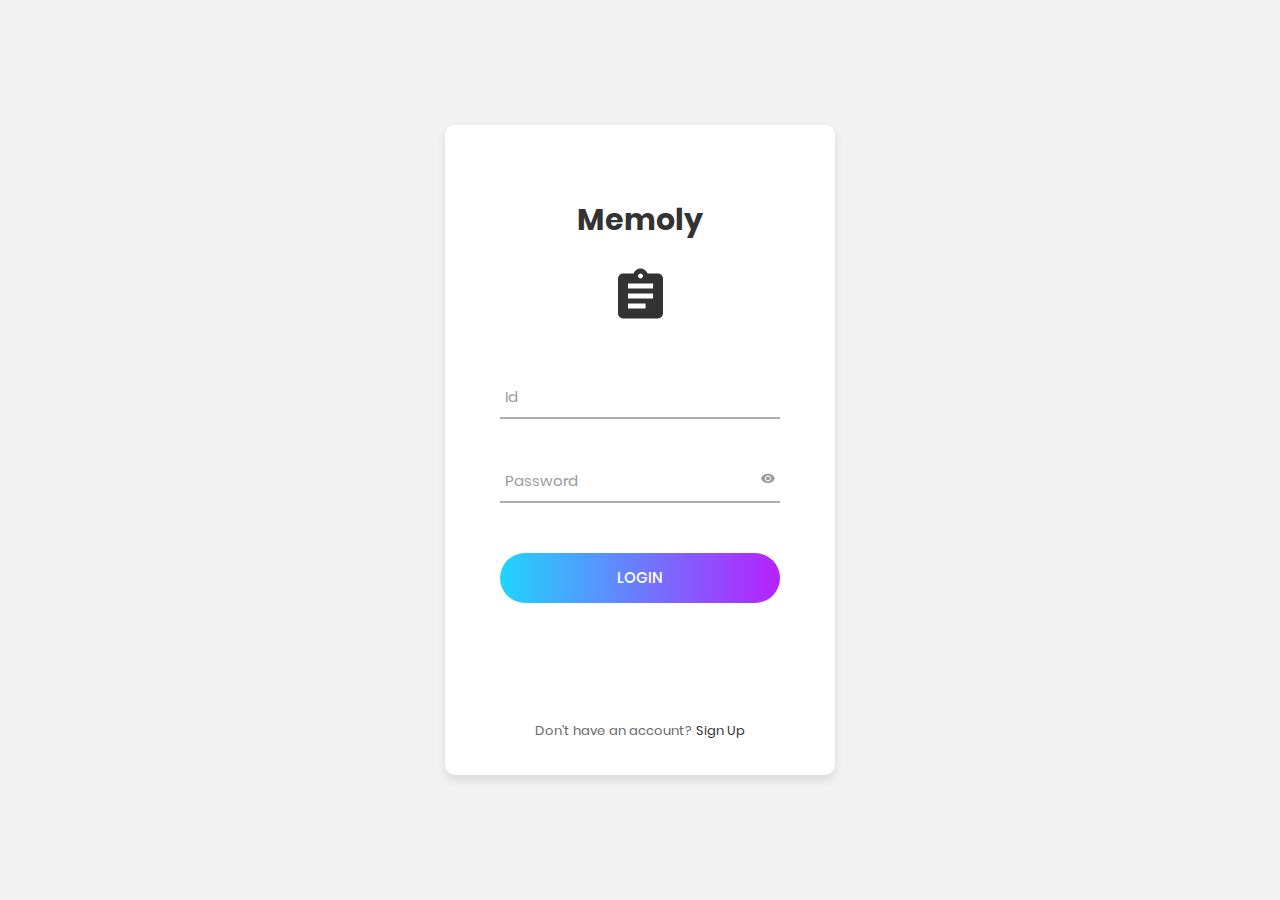
==== commit 4c69384c: "로그인 페이지 변경" ====
--- a/index.html
+++ b/index.html
@@ -34,15 +34,15 @@
 			<div class="wrap-login100">
 				<form class="login100-form validate-form">
 					<span class="login100-form-title p-b-26">
-						Welcome
+						Memoly
 					</span>
 					<span class="login100-form-title p-b-48">
-						<i class="zmdi zmdi-font"></i>
+						<i class="zmdi zmdi-assignment"></i>
 					</span>
 
-					<div class="wrap-input100 validate-input" data-validate = "Valid email is: a@b.c">
-						<input class="input100" type="text" name="email">
-						<span class="focus-input100" data-placeholder="Email"></span>
+					<div class="wrap-input100 validate-input" data-validate = "Enter Id">
+						<input class="input100" type="text" name="id">
+						<span class="focus-input100" data-placeholder="Id"></span>
 					</div>
 
 					<div class="wrap-input100 validate-input" data-validate="Enter password">
